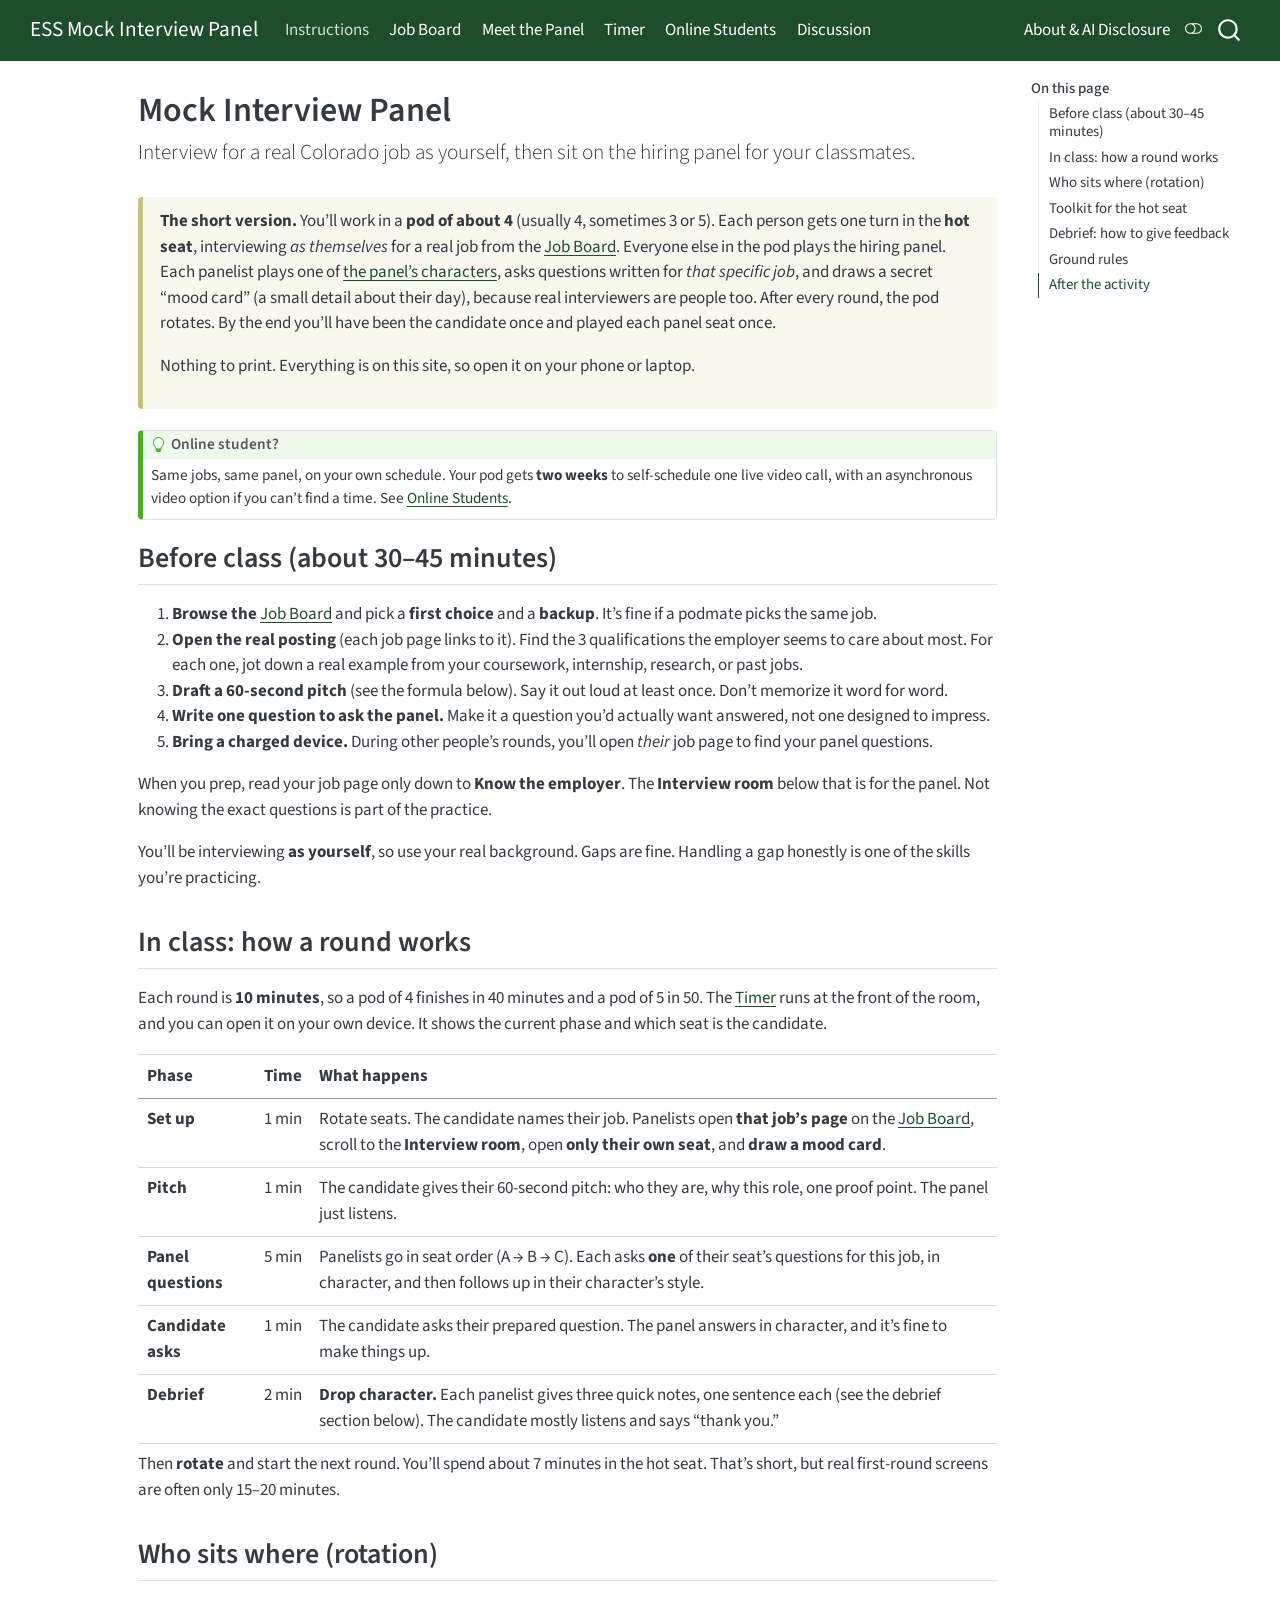
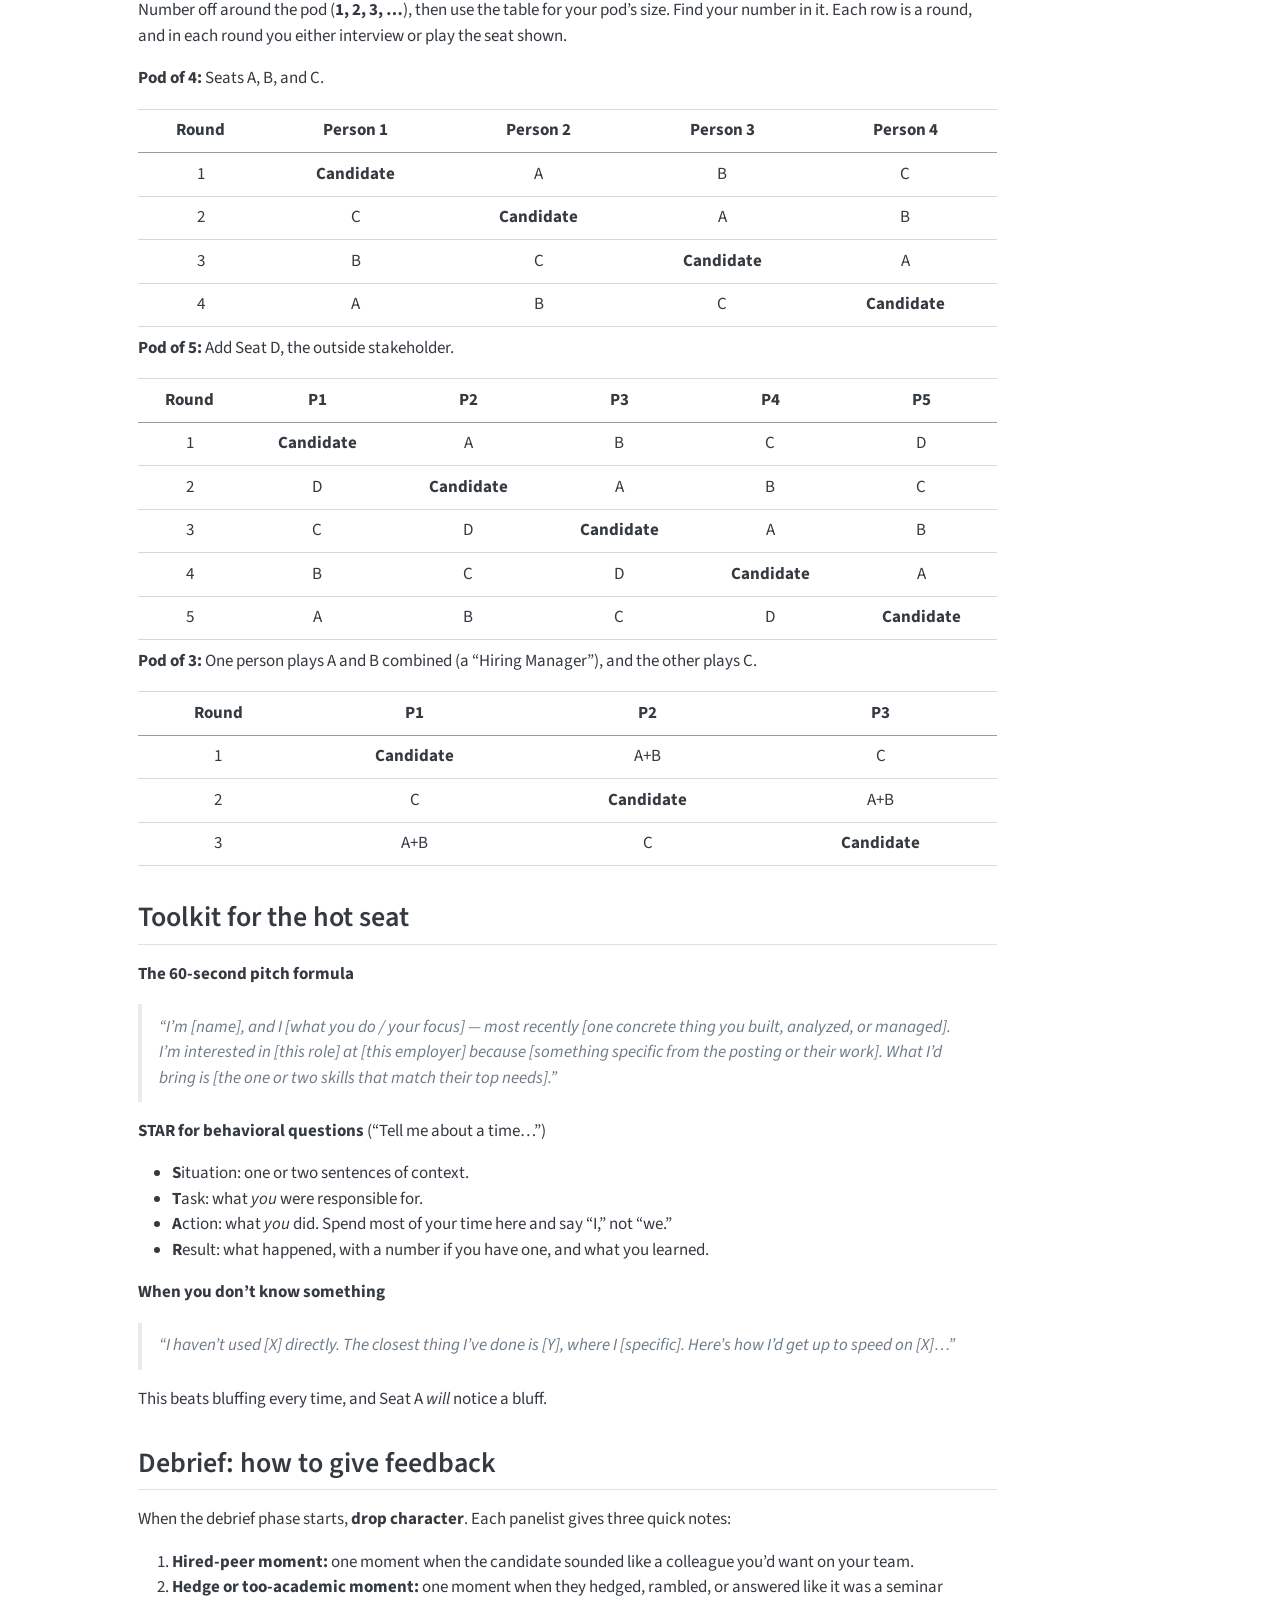
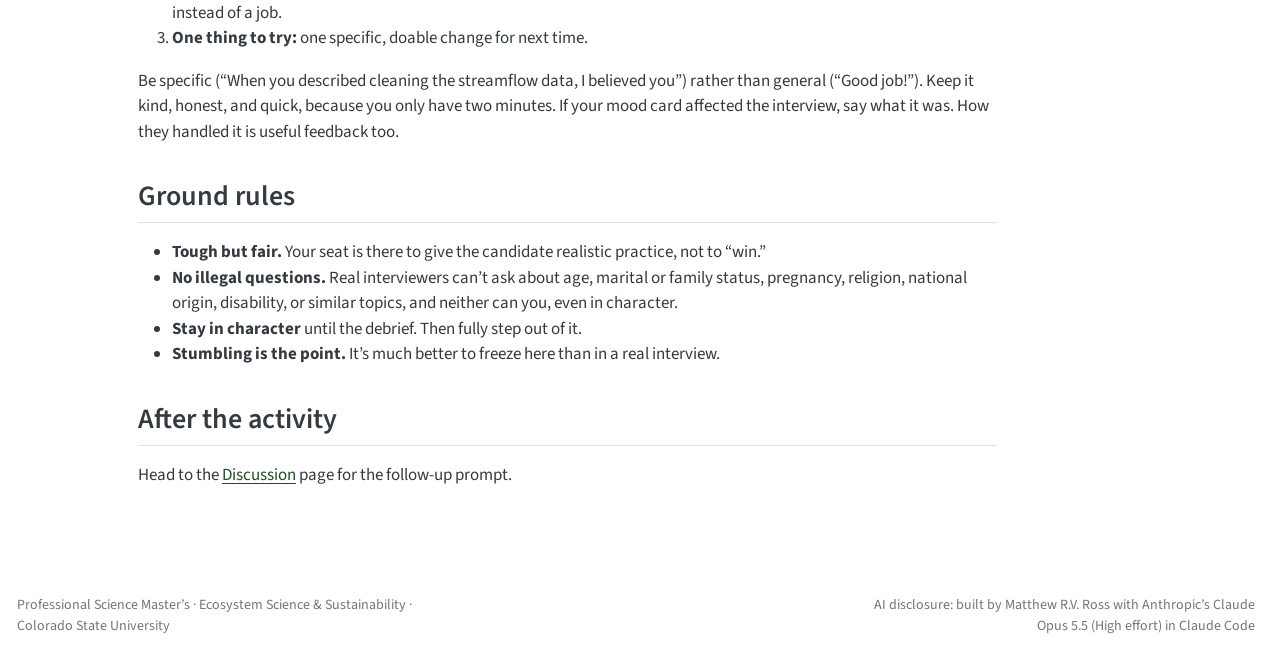
==== index.html @ 6984dcc8 "Built site for gh-pages" ====
<!DOCTYPE html>
<html xmlns="http://www.w3.org/1999/xhtml" lang="en" xml:lang="en"><head>

<meta charset="utf-8">
<meta name="generator" content="quarto-1.10.18">

<meta name="viewport" content="width=device-width, initial-scale=1.0, user-scalable=yes">


<title>Mock Interview Panel – ESS Mock Interview Panel</title>
<style>
/* Default styles provided by pandoc.
** See https://pandoc.org/MANUAL.html#variables-for-html for config info.
*/
span.smallcaps{font-variant: small-caps;}
div.columns{display: flex; gap: 1.5em;}
div.column{flex: auto;}
@media screen {
div.columns{gap: min(4vw, 1.5em);}
div.column{overflow-x: auto;}
}
div.hanging-indent{margin-left: 1.5em; text-indent: -1.5em;}
ul.task-list{list-style: none;}
ul.task-list li input[type="checkbox"] {
  width: 0.8em;
  margin: 0 0.8em 0.2em -1em; /* quarto-specific, see https://github.com/quarto-dev/quarto-cli/issues/4556 */ 
  vertical-align: middle;
}
</style>


<script src="site_libs/quarto-nav/quarto-nav.js"></script>
<script src="site_libs/quarto-nav/headroom.min.js"></script>
<script src="site_libs/clipboard/clipboard.min.js"></script>
<script src="site_libs/quarto-search/autocomplete.umd.js"></script>
<script src="site_libs/quarto-search/fuse.min.js"></script>
<script src="site_libs/quarto-search/quarto-search.js"></script>
<meta name="quarto:offset" content="./">
<script src="site_libs/quarto-html/quarto.js" type="module"></script>
<script src="site_libs/quarto-html/tabsets/tabsets.js" type="module"></script>
<script src="site_libs/quarto-html/popper.min.js"></script>
<script src="site_libs/quarto-html/tippy.umd.min.js"></script>
<script src="site_libs/quarto-html/anchor.min.js"></script>
<link href="site_libs/quarto-html/tippy.css" rel="stylesheet">
<link href="site_libs/quarto-html/quarto-syntax-highlighting-64a204ab8560d761af7679ceaba22944.css" rel="stylesheet" class="quarto-color-scheme" id="quarto-text-highlighting-styles">
<link href="site_libs/quarto-html/quarto-syntax-highlighting-dark-b85bc7c33db8c58e0ec93c3465666fed.css" rel="stylesheet" class="quarto-color-scheme quarto-color-alternate" id="quarto-text-highlighting-styles">
<link href="site_libs/quarto-html/quarto-syntax-highlighting-64a204ab8560d761af7679ceaba22944.css" rel="stylesheet" class="quarto-color-scheme-extra" id="quarto-text-highlighting-styles">
<script src="site_libs/bootstrap/bootstrap.min.js"></script>
<link href="site_libs/bootstrap/bootstrap-icons.css" rel="stylesheet">
<link href="site_libs/bootstrap/bootstrap-185480ddaecdbc6b2efe8f050d7d3ad7.min.css" rel="stylesheet" append-hash="true" class="quarto-color-scheme" id="quarto-bootstrap" data-mode="light">
<link href="site_libs/bootstrap/bootstrap-dark-569107f191ac27b854970ef12eceafb2.min.css" rel="stylesheet" append-hash="true" class="quarto-color-scheme quarto-color-alternate" id="quarto-bootstrap" data-mode="dark">
<link href="site_libs/bootstrap/bootstrap-185480ddaecdbc6b2efe8f050d7d3ad7.min.css" rel="stylesheet" append-hash="true" class="quarto-color-scheme-extra" id="quarto-bootstrap" data-mode="light">
<script id="quarto-search-options" type="application/json">{
  "location": "navbar",
  "copy-button": false,
  "collapse-after": 3,
  "panel-placement": "end",
  "type": "overlay",
  "limit": 50,
  "keyboard-shortcut": [
    "f",
    "/",
    "s"
  ],
  "show-item-context": false,
  "language": {
    "search-no-results-text": "No results",
    "search-matching-documents-text": "matching documents",
    "search-copy-link-title": "Copy link to search",
    "search-hide-matches-text": "Hide additional matches",
    "search-more-match-text": "more match in this document",
    "search-more-matches-text": "more matches in this document",
    "search-clear-button-title": "Clear",
    "search-text-placeholder": "",
    "search-detached-cancel-button-title": "Cancel",
    "search-submit-button-title": "Submit",
    "search-label": "Search"
  }
}</script>
<style>html{ scroll-behavior: smooth; }</style>


</head>

<body class="nav-fixed quarto-light"><script id="quarto-html-before-body" type="application/javascript">
    const toggleBodyColorMode = (bsSheetEl) => {
      const mode = bsSheetEl.getAttribute("data-mode");
      const bodyEl = window.document.querySelector("body");
      if (mode === "dark") {
        bodyEl.classList.add("quarto-dark");
        bodyEl.classList.remove("quarto-light");
      } else {
        bodyEl.classList.add("quarto-light");
        bodyEl.classList.remove("quarto-dark");
      }
    }
    const toggleBodyColorPrimary = () => {
      const bsSheetEl = window.document.querySelector("link#quarto-bootstrap:not([rel=disabled-stylesheet])");
      if (bsSheetEl) {
        toggleBodyColorMode(bsSheetEl);
      }
    }
    const setColorSchemeToggle = (alternate) => {
      const toggles = window.document.querySelectorAll('.quarto-color-scheme-toggle');
      for (let i=0; i < toggles.length; i++) {
        const toggle = toggles[i];
        if (toggle) {
          if (alternate) {
            toggle.classList.add("alternate");
          } else {
            toggle.classList.remove("alternate");
          }
        }
      }
    };
    const toggleColorMode = (alternate) => {
      // Switch the stylesheets
      const primaryStylesheets = window.document.querySelectorAll('link.quarto-color-scheme:not(.quarto-color-alternate)');
      const alternateStylesheets = window.document.querySelectorAll('link.quarto-color-scheme.quarto-color-alternate');
      manageTransitions('#quarto-margin-sidebar .nav-link', false);
      if (alternate) {
        // note: dark is layered on light, we don't disable primary!
        enableStylesheet(alternateStylesheets);
        for (const sheetNode of alternateStylesheets) {
          if (sheetNode.id === "quarto-bootstrap") {
            toggleBodyColorMode(sheetNode);
          }
        }
      } else {
        disableStylesheet(alternateStylesheets);
        enableStylesheet(primaryStylesheets)
        toggleBodyColorPrimary();
      }
      manageTransitions('#quarto-margin-sidebar .nav-link', true);
      // Switch the toggles
      setColorSchemeToggle(alternate)
      // Hack to workaround the fact that safari doesn't
      // properly recolor the scrollbar when toggling (#1455)
      if (navigator.userAgent.indexOf('Safari') > 0 && navigator.userAgent.indexOf('Chrome') == -1) {
        manageTransitions("body", false);
        window.scrollTo(0, 1);
        setTimeout(() => {
          window.scrollTo(0, 0);
          manageTransitions("body", true);
        }, 40);
      }
    }
    const disableStylesheet = (stylesheets) => {
      for (let i=0; i < stylesheets.length; i++) {
        const stylesheet = stylesheets[i];
        stylesheet.rel = 'disabled-stylesheet';
      }
    }
    const enableStylesheet = (stylesheets) => {
      for (let i=0; i < stylesheets.length; i++) {
        const stylesheet = stylesheets[i];
        if(stylesheet.rel !== 'stylesheet') { // for Chrome, which will still FOUC without this check
          stylesheet.rel = 'stylesheet';
        }
      }
    }
    const manageTransitions = (selector, allowTransitions) => {
      const els = window.document.querySelectorAll(selector);
      for (let i=0; i < els.length; i++) {
        const el = els[i];
        if (allowTransitions) {
          el.classList.remove('notransition');
        } else {
          el.classList.add('notransition');
        }
      }
    }
    const isFileUrl = () => {
      return window.location.protocol === 'file:';
    }
    const hasAlternateSentinel = () => {
      let styleSentinel = getColorSchemeSentinel();
      if (styleSentinel !== null) {
        return styleSentinel === "alternate";
      } else {
        return false;
      }
    }
    const setStyleSentinel = (alternate) => {
      const value = alternate ? "alternate" : "default";
      if (!isFileUrl()) {
        window.localStorage.setItem("quarto-color-scheme", value);
      } else {
        localAlternateSentinel = value;
      }
    }
    const getColorSchemeSentinel = () => {
      if (!isFileUrl()) {
        const storageValue = window.localStorage.getItem("quarto-color-scheme");
        return storageValue != null ? storageValue : localAlternateSentinel;
      } else {
        return localAlternateSentinel;
      }
    }
    const toggleGiscusIfUsed = (isAlternate, darkModeDefault) => {
      const baseTheme = document.querySelector('#giscus-base-theme')?.value ?? 'light';
      const alternateTheme = document.querySelector('#giscus-alt-theme')?.value ?? 'dark';
      let newTheme = '';
      if(authorPrefersDark) {
        newTheme = isAlternate ? baseTheme : alternateTheme;
      } else {
        newTheme = isAlternate ? alternateTheme : baseTheme;
      }
      const changeGiscusTheme = () => {
        // From: https://github.com/giscus/giscus/issues/336
        const sendMessage = (message) => {
          const iframe = document.querySelector('iframe.giscus-frame');
          if (!iframe) return;
          iframe.contentWindow.postMessage({ giscus: message }, 'https://giscus.app');
        }
        sendMessage({
          setConfig: {
            theme: newTheme
          }
        });
      }
      const isGiscussLoaded = window.document.querySelector('iframe.giscus-frame') !== null;
      if (isGiscussLoaded) {
        changeGiscusTheme();
      }
    };
    const authorPrefersDark = false;
    const darkModeDefault = authorPrefersDark;
      document.querySelector('link#quarto-text-highlighting-styles.quarto-color-scheme-extra').rel = 'disabled-stylesheet';
      document.querySelector('link#quarto-bootstrap.quarto-color-scheme-extra').rel = 'disabled-stylesheet';
    let localAlternateSentinel = darkModeDefault ? 'alternate' : 'default';
    // Dark / light mode switch
    window.quartoToggleColorScheme = () => {
      // Read the current dark / light value
      let toAlternate = !hasAlternateSentinel();
      toggleColorMode(toAlternate);
      setStyleSentinel(toAlternate);
      toggleGiscusIfUsed(toAlternate, darkModeDefault);
      window.dispatchEvent(new Event('resize'));
    };
    // Switch to dark mode if need be
    if (hasAlternateSentinel()) {
      toggleColorMode(true);
    } else {
      toggleColorMode(false);
    }
  </script>

<div id="quarto-search-results"></div>
  <header id="quarto-header" class="headroom fixed-top">
    <nav class="navbar navbar-expand-lg " data-bs-theme="dark">
      <div class="navbar-container container-fluid">
      <div class="navbar-brand-container mx-auto">
    <a class="navbar-brand" href="./index.html">
    <span class="navbar-title">ESS Mock Interview Panel</span>
    </a>
  </div>
            <div id="quarto-search" class="" title="Search"></div>
          <button class="navbar-toggler" type="button" data-bs-toggle="collapse" data-bs-target="#navbarCollapse" aria-controls="navbarCollapse" role="menu" aria-expanded="false" aria-label="Toggle navigation" onclick="if (window.quartoToggleHeadroom) { window.quartoToggleHeadroom(); }">
  <span class="navbar-toggler-icon"></span>
</button>
          <div class="collapse navbar-collapse" id="navbarCollapse">
            <ul class="navbar-nav navbar-nav-scroll me-auto">
  <li class="nav-item">
    <a class="nav-link active" href="./index.html" aria-current="page"> 
<span class="menu-text">Instructions</span></a>
  </li>  
  <li class="nav-item">
    <a class="nav-link" href="./jobs.html"> 
<span class="menu-text">Job Board</span></a>
  </li>  
  <li class="nav-item">
    <a class="nav-link" href="./panel.html"> 
<span class="menu-text">Meet the Panel</span></a>
  </li>  
  <li class="nav-item">
    <a class="nav-link" href="./timer.html"> 
<span class="menu-text">Timer</span></a>
  </li>  
  <li class="nav-item">
    <a class="nav-link" href="./online.html"> 
<span class="menu-text">Online Students</span></a>
  </li>  
  <li class="nav-item">
    <a class="nav-link" href="./discussion.html"> 
<span class="menu-text">Discussion</span></a>
  </li>  
</ul>
            <ul class="navbar-nav navbar-nav-scroll ms-auto">
  <li class="nav-item">
    <a class="nav-link" href="./about.html"> 
<span class="menu-text">About &amp; AI Disclosure</span></a>
  </li>  
</ul>
          </div> <!-- /navcollapse -->
            <div class="quarto-navbar-tools">
  <a href="" class="quarto-color-scheme-toggle quarto-navigation-tool  px-1" onclick="window.quartoToggleColorScheme(); return false;" title="Toggle dark mode"><i class="bi"></i></a>
</div>
      </div> <!-- /container-fluid -->
    </nav>
</header>
<!-- content -->
<div id="quarto-content" class="quarto-container page-columns page-rows-contents page-layout-article page-navbar">
<!-- sidebar -->
<!-- margin-sidebar -->
    <div id="quarto-margin-sidebar" class="sidebar margin-sidebar">
        <nav id="TOC" role="doc-toc" class="toc-active">
    <h2 id="toc-title">On this page</h2>
   
  <ul class="collapse">
  <li><a href="#before-class-about-3045-minutes" id="toc-before-class-about-3045-minutes" class="nav-link active" data-scroll-target="#before-class-about-3045-minutes">Before class (about 30–45 minutes)</a></li>
  <li><a href="#in-class-how-a-round-works" id="toc-in-class-how-a-round-works" class="nav-link" data-scroll-target="#in-class-how-a-round-works">In class: how a round works</a></li>
  <li><a href="#who-sits-where-rotation" id="toc-who-sits-where-rotation" class="nav-link" data-scroll-target="#who-sits-where-rotation">Who sits where (rotation)</a></li>
  <li><a href="#toolkit-for-the-hot-seat" id="toc-toolkit-for-the-hot-seat" class="nav-link" data-scroll-target="#toolkit-for-the-hot-seat">Toolkit for the hot seat</a></li>
  <li><a href="#debrief-how-to-give-feedback" id="toc-debrief-how-to-give-feedback" class="nav-link" data-scroll-target="#debrief-how-to-give-feedback">Debrief: how to give feedback</a></li>
  <li><a href="#ground-rules" id="toc-ground-rules" class="nav-link" data-scroll-target="#ground-rules">Ground rules</a></li>
  <li><a href="#after-the-activity" id="toc-after-the-activity" class="nav-link" data-scroll-target="#after-the-activity">After the activity</a></li>
  </ul>
</nav>
    </div>
<!-- main -->
<main class="content" id="quarto-document-content">


<header id="title-block-header" class="quarto-title-block default">
<div class="quarto-title">
<h1 class="title">Mock Interview Panel</h1>
<p class="subtitle lead">Interview for a real Colorado job as yourself, then sit on the hiring panel for your classmates.</p>
</div>



<div class="quarto-title-meta">

    
  
    
  </div>
  


</header>


<div class="lead-box">
<p><strong>The short version.</strong> You’ll work in a <strong>pod of about 4</strong> (usually 4, sometimes 3 or 5). Each person gets one turn in the <strong>hot seat</strong>, interviewing <em>as themselves</em> for a real job from the <a href="./jobs.html">Job Board</a>. Everyone else in the pod plays the hiring panel. Each panelist plays one of <a href="./panel.html">the panel’s characters</a>, asks questions written for <em>that specific job</em>, and draws a secret “mood card” (a small detail about their day), because real interviewers are people too. After every round, the pod rotates. By the end you’ll have been the candidate once and played each panel seat once.</p>
<p>Nothing to print. Everything is on this site, so open it on your phone or laptop.</p>
</div>
<div class="callout callout-style-default callout-tip callout-titled">
<div class="callout-header d-flex align-content-center">
<div class="callout-icon-container">
<i class="callout-icon"></i>
</div>
<div class="callout-title-container flex-fill">
<span class="screen-reader-only">Tip</span>Online student?
</div>
</div>
<div class="callout-body-container callout-body">
<p>Same jobs, same panel, on your own schedule. Your pod gets <strong>two weeks</strong> to self-schedule one live video call, with an asynchronous video option if you can’t find a time. See <a href="./online.html">Online Students</a>.</p>
</div>
</div>
<section id="before-class-about-3045-minutes" class="level2">
<h2 class="anchored" data-anchor-id="before-class-about-3045-minutes">Before class (about 30–45 minutes)</h2>
<ol type="1">
<li><strong>Browse the <a href="./jobs.html">Job Board</a></strong> and pick a <strong>first choice</strong> and a <strong>backup</strong>. It’s fine if a podmate picks the same job.</li>
<li><strong>Open the real posting</strong> (each job page links to it). Find the 3 qualifications the employer seems to care about most. For each one, jot down a real example from your coursework, internship, research, or past jobs.</li>
<li><strong>Draft a 60-second pitch</strong> (see the formula below). Say it out loud at least once. Don’t memorize it word for word.</li>
<li><strong>Write one question to ask the panel.</strong> Make it a question you’d actually want answered, not one designed to impress.</li>
<li><strong>Bring a charged device.</strong> During other people’s rounds, you’ll open <em>their</em> job page to find your panel questions.</li>
</ol>
<p>When you prep, read your job page only down to <strong>Know the employer</strong>. The <strong>Interview room</strong> below that is for the panel. Not knowing the exact questions is part of the practice.</p>
<p>You’ll be interviewing <strong>as yourself</strong>, so use your real background. Gaps are fine. Handling a gap honestly is one of the skills you’re practicing.</p>
</section>
<section id="in-class-how-a-round-works" class="level2">
<h2 class="anchored" data-anchor-id="in-class-how-a-round-works">In class: how a round works</h2>
<p>Each round is <strong>10 minutes</strong>, so a pod of 4 finishes in 40 minutes and a pod of 5 in 50. The <a href="./timer.html">Timer</a> runs at the front of the room, and you can open it on your own device. It shows the current phase and which seat is the candidate.</p>
<table class="caption-top table">
<thead>
<tr class="header">
<th>Phase</th>
<th>Time</th>
<th>What happens</th>
</tr>
</thead>
<tbody>
<tr class="odd">
<td><strong>Set up</strong></td>
<td>1 min</td>
<td>Rotate seats. The candidate names their job. Panelists open <strong>that job’s page</strong> on the <a href="./jobs.html">Job Board</a>, scroll to the <strong>Interview room</strong>, open <strong>only their own seat</strong>, and <strong>draw a mood card</strong>.</td>
</tr>
<tr class="even">
<td><strong>Pitch</strong></td>
<td>1 min</td>
<td>The candidate gives their 60-second pitch: who they are, why this role, one proof point. The panel just listens.</td>
</tr>
<tr class="odd">
<td><strong>Panel questions</strong></td>
<td>5 min</td>
<td>Panelists go in seat order (A → B → C). Each asks <strong>one</strong> of their seat’s questions for this job, in character, and then follows up in their character’s style.</td>
</tr>
<tr class="even">
<td><strong>Candidate asks</strong></td>
<td>1 min</td>
<td>The candidate asks their prepared question. The panel answers in character, and it’s fine to make things up.</td>
</tr>
<tr class="odd">
<td><strong>Debrief</strong></td>
<td>2 min</td>
<td><strong>Drop character.</strong> Each panelist gives three quick notes, one sentence each (see the debrief section below). The candidate mostly listens and says “thank you.”</td>
</tr>
</tbody>
</table>
<p>Then <strong>rotate</strong> and start the next round. You’ll spend about 7 minutes in the hot seat. That’s short, but real first-round screens are often only 15–20 minutes.</p>
</section>
<section id="who-sits-where-rotation" class="level2">
<h2 class="anchored" data-anchor-id="who-sits-where-rotation">Who sits where (rotation)</h2>
<p>Number off around the pod (<strong>1, 2, 3, …</strong>), then use the table for your pod’s size. Find your number in it. Each row is a round, and in each round you either interview or play the seat shown.</p>
<p><strong>Pod of 4:</strong> Seats A, B, and C.</p>
<table class="caption-top table">
<thead>
<tr class="header">
<th style="text-align: center;">Round</th>
<th style="text-align: center;">Person 1</th>
<th style="text-align: center;">Person 2</th>
<th style="text-align: center;">Person 3</th>
<th style="text-align: center;">Person 4</th>
</tr>
</thead>
<tbody>
<tr class="odd">
<td style="text-align: center;">1</td>
<td style="text-align: center;"><strong>Candidate</strong></td>
<td style="text-align: center;">A</td>
<td style="text-align: center;">B</td>
<td style="text-align: center;">C</td>
</tr>
<tr class="even">
<td style="text-align: center;">2</td>
<td style="text-align: center;">C</td>
<td style="text-align: center;"><strong>Candidate</strong></td>
<td style="text-align: center;">A</td>
<td style="text-align: center;">B</td>
</tr>
<tr class="odd">
<td style="text-align: center;">3</td>
<td style="text-align: center;">B</td>
<td style="text-align: center;">C</td>
<td style="text-align: center;"><strong>Candidate</strong></td>
<td style="text-align: center;">A</td>
</tr>
<tr class="even">
<td style="text-align: center;">4</td>
<td style="text-align: center;">A</td>
<td style="text-align: center;">B</td>
<td style="text-align: center;">C</td>
<td style="text-align: center;"><strong>Candidate</strong></td>
</tr>
</tbody>
</table>
<p><strong>Pod of 5:</strong> Add Seat D, the outside stakeholder.</p>
<table class="caption-top table">
<thead>
<tr class="header">
<th style="text-align: center;">Round</th>
<th style="text-align: center;">P1</th>
<th style="text-align: center;">P2</th>
<th style="text-align: center;">P3</th>
<th style="text-align: center;">P4</th>
<th style="text-align: center;">P5</th>
</tr>
</thead>
<tbody>
<tr class="odd">
<td style="text-align: center;">1</td>
<td style="text-align: center;"><strong>Candidate</strong></td>
<td style="text-align: center;">A</td>
<td style="text-align: center;">B</td>
<td style="text-align: center;">C</td>
<td style="text-align: center;">D</td>
</tr>
<tr class="even">
<td style="text-align: center;">2</td>
<td style="text-align: center;">D</td>
<td style="text-align: center;"><strong>Candidate</strong></td>
<td style="text-align: center;">A</td>
<td style="text-align: center;">B</td>
<td style="text-align: center;">C</td>
</tr>
<tr class="odd">
<td style="text-align: center;">3</td>
<td style="text-align: center;">C</td>
<td style="text-align: center;">D</td>
<td style="text-align: center;"><strong>Candidate</strong></td>
<td style="text-align: center;">A</td>
<td style="text-align: center;">B</td>
</tr>
<tr class="even">
<td style="text-align: center;">4</td>
<td style="text-align: center;">B</td>
<td style="text-align: center;">C</td>
<td style="text-align: center;">D</td>
<td style="text-align: center;"><strong>Candidate</strong></td>
<td style="text-align: center;">A</td>
</tr>
<tr class="odd">
<td style="text-align: center;">5</td>
<td style="text-align: center;">A</td>
<td style="text-align: center;">B</td>
<td style="text-align: center;">C</td>
<td style="text-align: center;">D</td>
<td style="text-align: center;"><strong>Candidate</strong></td>
</tr>
</tbody>
</table>
<p><strong>Pod of 3:</strong> One person plays A and B combined (a “Hiring Manager”), and the other plays C.</p>
<table class="caption-top table">
<thead>
<tr class="header">
<th style="text-align: center;">Round</th>
<th style="text-align: center;">P1</th>
<th style="text-align: center;">P2</th>
<th style="text-align: center;">P3</th>
</tr>
</thead>
<tbody>
<tr class="odd">
<td style="text-align: center;">1</td>
<td style="text-align: center;"><strong>Candidate</strong></td>
<td style="text-align: center;">A+B</td>
<td style="text-align: center;">C</td>
</tr>
<tr class="even">
<td style="text-align: center;">2</td>
<td style="text-align: center;">C</td>
<td style="text-align: center;"><strong>Candidate</strong></td>
<td style="text-align: center;">A+B</td>
</tr>
<tr class="odd">
<td style="text-align: center;">3</td>
<td style="text-align: center;">A+B</td>
<td style="text-align: center;">C</td>
<td style="text-align: center;"><strong>Candidate</strong></td>
</tr>
</tbody>
</table>
</section>
<section id="toolkit-for-the-hot-seat" class="level2">
<h2 class="anchored" data-anchor-id="toolkit-for-the-hot-seat">Toolkit for the hot seat</h2>
<p><strong>The 60-second pitch formula</strong></p>
<blockquote class="blockquote">
<p><em>“I’m [name], and I [what you do / your focus] — most recently [one concrete thing you built, analyzed, or managed]. I’m interested in [this role] at [this employer] because [something specific from the posting or their work]. What I’d bring is [the one or two skills that match their top needs].”</em></p>
</blockquote>
<p><strong>STAR for behavioral questions</strong> (“Tell me about a time…”)</p>
<ul>
<li><strong>S</strong>ituation: one or two sentences of context.</li>
<li><strong>T</strong>ask: what <em>you</em> were responsible for.</li>
<li><strong>A</strong>ction: what <em>you</em> did. Spend most of your time here and say “I,” not “we.”</li>
<li><strong>R</strong>esult: what happened, with a number if you have one, and what you learned.</li>
</ul>
<p><strong>When you don’t know something</strong></p>
<blockquote class="blockquote">
<p><em>“I haven’t used [X] directly. The closest thing I’ve done is [Y], where I [specific]. Here’s how I’d get up to speed on [X]…”</em></p>
</blockquote>
<p>This beats bluffing every time, and Seat A <em>will</em> notice a bluff.</p>
</section>
<section id="debrief-how-to-give-feedback" class="level2">
<h2 class="anchored" data-anchor-id="debrief-how-to-give-feedback">Debrief: how to give feedback</h2>
<p>When the debrief phase starts, <strong>drop character</strong>. Each panelist gives three quick notes:</p>
<ol type="1">
<li><strong>Hired-peer moment:</strong> one moment when the candidate sounded like a colleague you’d want on your team.</li>
<li><strong>Hedge or too-academic moment:</strong> one moment when they hedged, rambled, or answered like it was a seminar instead of a job.</li>
<li><strong>One thing to try:</strong> one specific, doable change for next time.</li>
</ol>
<p>Be specific (“When you described cleaning the streamflow data, I believed you”) rather than general (“Good job!”). Keep it kind, honest, and quick, because you only have two minutes. If your mood card affected the interview, say what it was. How they handled it is useful feedback too.</p>
</section>
<section id="ground-rules" class="level2">
<h2 class="anchored" data-anchor-id="ground-rules">Ground rules</h2>
<ul>
<li><strong>Tough but fair.</strong> Your seat is there to give the candidate realistic practice, not to “win.”</li>
<li><strong>No illegal questions.</strong> Real interviewers can’t ask about age, marital or family status, pregnancy, religion, national origin, disability, or similar topics, and neither can you, even in character.</li>
<li><strong>Stay in character</strong> until the debrief. Then fully step out of it.</li>
<li><strong>Stumbling is the point.</strong> It’s much better to freeze here than in a real interview.</li>
</ul>
</section>
<section id="after-the-activity" class="level2">
<h2 class="anchored" data-anchor-id="after-the-activity">After the activity</h2>
<p>Head to the <a href="./discussion.html">Discussion</a> page for the follow-up prompt.</p>


</section>

</main> <!-- /main -->
<script id="quarto-html-after-body" type="application/javascript">
  window.document.addEventListener("DOMContentLoaded", function (event) {
    // Ensure there is a toggle, if there isn't float one in the top right
    if (window.document.querySelector('.quarto-color-scheme-toggle') === null) {
      const a = window.document.createElement('a');
      a.classList.add('top-right');
      a.classList.add('quarto-color-scheme-toggle');
      a.href = "";
      a.onclick = function() { try { window.quartoToggleColorScheme(); } catch {} return false; };
      const i = window.document.createElement("i");
      i.classList.add('bi');
      a.appendChild(i);
      window.document.body.appendChild(a);
    }
    setColorSchemeToggle(hasAlternateSentinel())
    const icon = "";
    const anchorJS = new window.AnchorJS();
    anchorJS.options = {
      placement: 'right',
      icon: icon
    };
    anchorJS.add('.anchored');
    const isCodeAnnotation = (el) => {
      for (const clz of el.classList) {
        if (clz.startsWith('code-annotation-')) {                     
          return true;
        }
      }
      return false;
    }
    const onCopySuccess = function(e) {
      // button target
      const button = e.trigger;
      // don't keep focus
      button.blur();
      // flash "checked"
      button.classList.add('code-copy-button-checked');
      var currentTitle = button.getAttribute("title");
      button.setAttribute("title", "Copied!");
      let tooltip;
      if (window.bootstrap) {
        button.setAttribute("data-bs-toggle", "tooltip");
        button.setAttribute("data-bs-placement", "left");
        button.setAttribute("data-bs-title", "Copied!");
        tooltip = new bootstrap.Tooltip(button, 
          { trigger: "manual", 
            customClass: "code-copy-button-tooltip",
            offset: [0, -8]});
        tooltip.show();    
      }
      setTimeout(function() {
        if (tooltip) {
          tooltip.hide();
          button.removeAttribute("data-bs-title");
          button.removeAttribute("data-bs-toggle");
          button.removeAttribute("data-bs-placement");
        }
        button.setAttribute("title", currentTitle);
        button.classList.remove('code-copy-button-checked');
      }, 1000);
      // clear code selection
      e.clearSelection();
    }
    const getTextToCopy = function(trigger) {
      const outerScaffold = trigger.parentElement.cloneNode(true);
      const codeEl = outerScaffold.querySelector('code');
      for (const childEl of codeEl.children) {
        if (isCodeAnnotation(childEl)) {
          childEl.remove();
        }
      }
      return codeEl.innerText;
    }
    const clipboard = new window.ClipboardJS('.code-copy-button:not([data-in-quarto-modal])', {
      text: getTextToCopy
    });
    clipboard.on('success', onCopySuccess);
    if (window.document.getElementById('quarto-embedded-source-code-modal')) {
      const clipboardModal = new window.ClipboardJS('.code-copy-button[data-in-quarto-modal]', {
        text: getTextToCopy,
        container: window.document.getElementById('quarto-embedded-source-code-modal')
      });
      clipboardModal.on('success', onCopySuccess);
    }
      var localhostRegex = new RegExp(/^(?:http|https):\/\/localhost\:?[0-9]*\//);
      var mailtoRegex = new RegExp(/^mailto:/);
        var filterRegex = new RegExp("https:\/\/matthewross07\.github\.io\/mock_interview\/");
      var isInternal = (href) => {
          return filterRegex.test(href) || localhostRegex.test(href) || mailtoRegex.test(href);
      }
      // Inspect non-navigation links and adorn them if external
     var links = window.document.querySelectorAll('a[href]:not(.nav-link):not(.navbar-brand):not(.toc-action):not(.sidebar-link):not(.sidebar-item-toggle):not(.pagination-link):not(.no-external):not([aria-hidden]):not(.dropdown-item):not(.quarto-navigation-tool):not(.about-link)');
      for (var i=0; i<links.length; i++) {
        const link = links[i];
        if (!isInternal(link.href)) {
          // undo the damage that might have been done by quarto-nav.js in the case of
          // links that we want to consider external
          if (link.dataset.originalHref !== undefined) {
            link.href = link.dataset.originalHref;
          }
        }
      }
    function tippyHover(el, contentFn, onTriggerFn, onUntriggerFn) {
      const config = {
        allowHTML: true,
        maxWidth: 500,
        delay: 100,
        arrow: false,
        appendTo: function(el) {
            return el.parentElement;
        },
        interactive: true,
        interactiveBorder: 10,
        theme: 'quarto',
        placement: 'bottom-start',
      };
      if (contentFn) {
        config.content = contentFn;
      }
      if (onTriggerFn) {
        config.onTrigger = onTriggerFn;
      }
      if (onUntriggerFn) {
        config.onUntrigger = onUntriggerFn;
      }
      window.tippy(el, config); 
    }
    const noterefs = window.document.querySelectorAll('a[role="doc-noteref"]');
    for (var i=0; i<noterefs.length; i++) {
      const ref = noterefs[i];
      tippyHover(ref, function() {
        // use id or data attribute instead here
        let href = ref.getAttribute('data-footnote-href') || ref.getAttribute('href');
        try { href = new URL(href).hash; } catch {}
        const id = href.replace(/^#\/?/, "");
        const note = window.document.getElementById(id);
        if (note) {
          return note.innerHTML;
        } else {
          return "";
        }
      });
    }
    const xrefs = window.document.querySelectorAll('a.quarto-xref');
    const processXRef = (id, note) => {
      // Strip column container classes
      const stripColumnClz = (el) => {
        el.classList.remove("page-full", "page-columns");
        if (el.children) {
          for (const child of el.children) {
            stripColumnClz(child);
          }
        }
      }
      stripColumnClz(note)
      if (id === null || id.startsWith('sec-')) {
        // Special case sections, only their first couple elements
        const container = document.createElement("div");
        if (note.children && note.children.length > 2) {
          container.appendChild(note.children[0].cloneNode(true));
          for (let i = 1; i < note.children.length; i++) {
            const child = note.children[i];
            if (child.tagName === "P" && child.innerText === "") {
              continue;
            } else {
              container.appendChild(child.cloneNode(true));
              break;
            }
          }
          if (window.Quarto?.typesetMath) {
            window.Quarto.typesetMath(container);
          }
          return container.innerHTML
        } else {
          if (window.Quarto?.typesetMath) {
            window.Quarto.typesetMath(note);
          }
          return note.innerHTML;
        }
      } else {
        // Remove any anchor links if they are present
        const anchorLink = note.querySelector('a.anchorjs-link');
        if (anchorLink) {
          anchorLink.remove();
        }
        if (window.Quarto?.typesetMath) {
          window.Quarto.typesetMath(note);
        }
        if (note.classList.contains("callout")) {
          return note.outerHTML;
        } else {
          return note.innerHTML;
        }
      }
    }
    for (var i=0; i<xrefs.length; i++) {
      const xref = xrefs[i];
      tippyHover(xref, undefined, function(instance) {
        instance.disable();
        let url = xref.getAttribute('href');
        let hash = undefined; 
        if (url.startsWith('#')) {
          hash = url;
        } else {
          try { hash = new URL(url).hash; } catch {}
        }
        if (hash) {
          const id = hash.replace(/^#\/?/, "");
          const note = window.document.getElementById(id);
          if (note !== null) {
            try {
              const html = processXRef(id, note.cloneNode(true));
              instance.setContent(html);
            } finally {
              instance.enable();
              instance.show();
            }
          } else {
            // See if we can fetch this
            fetch(url.split('#')[0])
            .then(res => res.text())
            .then(html => {
              const parser = new DOMParser();
              const htmlDoc = parser.parseFromString(html, "text/html");
              const note = htmlDoc.getElementById(id);
              if (note !== null) {
                const html = processXRef(id, note);
                instance.setContent(html);
              } 
            }).finally(() => {
              instance.enable();
              instance.show();
            });
          }
        } else {
          // See if we can fetch a full url (with no hash to target)
          // This is a special case and we should probably do some content thinning / targeting
          fetch(url)
          .then(res => res.text())
          .then(html => {
            const parser = new DOMParser();
            const htmlDoc = parser.parseFromString(html, "text/html");
            const note = htmlDoc.querySelector('main.content');
            if (note !== null) {
              // This should only happen for chapter cross references
              // (since there is no id in the URL)
              // remove the first header
              if (note.children.length > 0 && note.children[0].tagName === "HEADER") {
                note.children[0].remove();
              }
              const html = processXRef(null, note);
              instance.setContent(html);
            } 
          }).finally(() => {
            instance.enable();
            instance.show();
          });
        }
      }, function(instance) {
      });
    }
        let selectedAnnoteEl;
        const selectorForAnnotation = ( cell, annotation) => {
          let cellAttr = 'data-code-cell="' + cell + '"';
          let lineAttr = 'data-code-annotation="' +  annotation + '"';
          const selector = 'span[' + cellAttr + '][' + lineAttr + ']';
          return selector;
        }
        const selectCodeLines = (annoteEl) => {
          const doc = window.document;
          const targetCell = annoteEl.getAttribute("data-target-cell");
          const targetAnnotation = annoteEl.getAttribute("data-target-annotation");
          const annoteSpan = window.document.querySelector(selectorForAnnotation(targetCell, targetAnnotation));
          const lines = annoteSpan.getAttribute("data-code-lines").split(",");
          const lineIds = lines.map((line) => {
            return targetCell + "-" + line;
          })
          let top = null;
          let height = null;
          let parent = null;
          if (lineIds.length > 0) {
              //compute the position of the single el (top and bottom and make a div)
              const el = window.document.getElementById(lineIds[0]);
              top = el.offsetTop;
              height = el.offsetHeight;
              parent = el.parentElement.parentElement;
            if (lineIds.length > 1) {
              const lastEl = window.document.getElementById(lineIds[lineIds.length - 1]);
              const bottom = lastEl.offsetTop + lastEl.offsetHeight;
              height = bottom - top;
            }
            if (top !== null && height !== null && parent !== null) {
              // cook up a div (if necessary) and position it 
              let div = window.document.getElementById("code-annotation-line-highlight");
              if (div === null) {
                div = window.document.createElement("div");
                div.setAttribute("id", "code-annotation-line-highlight");
                div.style.position = 'absolute';
                parent.appendChild(div);
              }
              div.style.top = top - 2 + "px";
              div.style.height = height + 4 + "px";
              div.style.left = 0;
              let gutterDiv = window.document.getElementById("code-annotation-line-highlight-gutter");
              if (gutterDiv === null) {
                gutterDiv = window.document.createElement("div");
                gutterDiv.setAttribute("id", "code-annotation-line-highlight-gutter");
                gutterDiv.style.position = 'absolute';
                const codeCell = window.document.getElementById(targetCell);
                const gutter = codeCell.querySelector('.code-annotation-gutter');
                gutter.appendChild(gutterDiv);
              }
              gutterDiv.style.top = top - 2 + "px";
              gutterDiv.style.height = height + 4 + "px";
            }
            selectedAnnoteEl = annoteEl;
          }
        };
        const unselectCodeLines = () => {
          const elementsIds = ["code-annotation-line-highlight", "code-annotation-line-highlight-gutter"];
          elementsIds.forEach((elId) => {
            const div = window.document.getElementById(elId);
            if (div) {
              div.remove();
            }
          });
          selectedAnnoteEl = undefined;
        };
          // Handle positioning of the toggle
      window.addEventListener(
        "resize",
        throttle(() => {
          elRect = undefined;
          if (selectedAnnoteEl) {
            selectCodeLines(selectedAnnoteEl);
          }
        }, 10)
      );
      function throttle(fn, ms) {
      let throttle = false;
      let timer;
        return (...args) => {
          if(!throttle) { // first call gets through
              fn.apply(this, args);
              throttle = true;
          } else { // all the others get throttled
              if(timer) clearTimeout(timer); // cancel #2
              timer = setTimeout(() => {
                fn.apply(this, args);
                timer = throttle = false;
              }, ms);
          }
        };
      }
        // Attach click handler to the DT
        const annoteDls = window.document.querySelectorAll('dt[data-target-cell]');
        for (const annoteDlNode of annoteDls) {
          annoteDlNode.addEventListener('click', (event) => {
            const clickedEl = event.target;
            if (clickedEl !== selectedAnnoteEl) {
              unselectCodeLines();
              const activeEl = window.document.querySelector('dt[data-target-cell].code-annotation-active');
              if (activeEl) {
                activeEl.classList.remove('code-annotation-active');
              }
              selectCodeLines(clickedEl);
              clickedEl.classList.add('code-annotation-active');
            } else {
              // Unselect the line
              unselectCodeLines();
              clickedEl.classList.remove('code-annotation-active');
            }
          });
        }
    const findCites = (el) => {
      const parentEl = el.parentElement;
      if (parentEl) {
        const cites = parentEl.dataset.cites;
        if (cites) {
          return {
            el,
            cites: cites.split(' ')
          };
        } else {
          return findCites(el.parentElement)
        }
      } else {
        return undefined;
      }
    };
    var bibliorefs = window.document.querySelectorAll('a[role="doc-biblioref"]');
    for (var i=0; i<bibliorefs.length; i++) {
      const ref = bibliorefs[i];
      const citeInfo = findCites(ref);
      if (citeInfo) {
        tippyHover(citeInfo.el, function() {
          var popup = window.document.createElement('div');
          citeInfo.cites.forEach(function(cite) {
            var citeDiv = window.document.createElement('div');
            citeDiv.classList.add('hanging-indent');
            citeDiv.classList.add('csl-entry');
            var biblioDiv = window.document.getElementById('ref-' + cite);
            if (biblioDiv) {
              citeDiv.innerHTML = biblioDiv.innerHTML;
            }
            popup.appendChild(citeDiv);
          });
          return popup.innerHTML;
        });
      }
    }
  });
  </script>
</div> <!-- /content -->
<footer class="footer">
  <div class="nav-footer">
    <div class="nav-footer-left">
<p>Professional Science Master’s · Ecosystem Science &amp; Sustainability · Colorado State University</p>
</div>   
    <div class="nav-footer-center">
      &nbsp;
    </div>
    <div class="nav-footer-right">
      <ul class="footer-items list-unstyled">
    <li class="nav-item">
    <a class="nav-link" href="./about.html">
<p>AI disclosure: built by Matthew R.V. Ross with Anthropic’s Claude Opus 5.5 (High effort) in Claude Code</p>
</a>
  </li>  
</ul>
    </div>
  </div>
</footer>




<script src="site_libs/quarto-html/zenscroll-min.js"></script>
</body></html>
---- site_libs/quarto-html/tippy.css ----
.tippy-box[data-animation=fade][data-state=hidden]{opacity:0}[data-tippy-root]{max-width:calc(100vw - 10px)}.tippy-box{position:relative;background-color:#333;color:#fff;border-radius:4px;font-size:14px;line-height:1.4;white-space:normal;outline:0;transition-property:transform,visibility,opacity}.tippy-box[data-placement^=top]>.tippy-arrow{bottom:0}.tippy-box[data-placement^=top]>.tippy-arrow:before{bottom:-7px;left:0;border-width:8px 8px 0;border-top-color:initial;transform-origin:center top}.tippy-box[data-placement^=bottom]>.tippy-arrow{top:0}.tippy-box[data-placement^=bottom]>.tippy-arrow:before{top:-7px;left:0;border-width:0 8px 8px;border-bottom-color:initial;transform-origin:center bottom}.tippy-box[data-placement^=left]>.tippy-arrow{right:0}.tippy-box[data-placement^=left]>.tippy-arrow:before{border-width:8px 0 8px 8px;border-left-color:initial;right:-7px;transform-origin:center left}.tippy-box[data-placement^=right]>.tippy-arrow{left:0}.tippy-box[data-placement^=right]>.tippy-arrow:before{left:-7px;border-width:8px 8px 8px 0;border-right-color:initial;transform-origin:center right}.tippy-box[data-inertia][data-state=visible]{transition-timing-function:cubic-bezier(.54,1.5,.38,1.11)}.tippy-arrow{width:16px;height:16px;color:#333}.tippy-arrow:before{content:"";position:absolute;border-color:transparent;border-style:solid}.tippy-content{position:relative;padding:5px 9px;z-index:1}
---- site_libs/quarto-html/quarto-syntax-highlighting-64a204ab8560d761af7679ceaba22944.css ----
/* quarto syntax highlight colors */
:root {
  --quarto-hl-ot-color: #003B4F;
  --quarto-hl-at-color: #657422;
  --quarto-hl-ss-color: #20794D;
  --quarto-hl-an-color: #5E5E5E;
  --quarto-hl-fu-color: #4758AB;
  --quarto-hl-st-color: #20794D;
  --quarto-hl-cf-color: #003B4F;
  --quarto-hl-op-color: #5E5E5E;
  --quarto-hl-er-color: #AD0000;
  --quarto-hl-bn-color: #AD0000;
  --quarto-hl-al-color: #AD0000;
  --quarto-hl-va-color: #111111;
  --quarto-hl-bu-color: inherit;
  --quarto-hl-ex-color: inherit;
  --quarto-hl-pp-color: #AD0000;
  --quarto-hl-in-color: #5E5E5E;
  --quarto-hl-vs-color: #20794D;
  --quarto-hl-wa-color: #5E5E5E;
  --quarto-hl-do-color: #5E5E5E;
  --quarto-hl-im-color: #00769E;
  --quarto-hl-ch-color: #20794D;
  --quarto-hl-dt-color: #AD0000;
  --quarto-hl-fl-color: #AD0000;
  --quarto-hl-co-color: #5E5E5E;
  --quarto-hl-cv-color: #5E5E5E;
  --quarto-hl-cn-color: #8f5902;
  --quarto-hl-sc-color: #5E5E5E;
  --quarto-hl-dv-color: #AD0000;
  --quarto-hl-kw-color: #003B4F;
}

/* other quarto variables */
:root {
  --quarto-font-monospace: SFMono-Regular, Menlo, Monaco, Consolas, "Liberation Mono", "Courier New", monospace;
}

/* syntax highlight based on Pandoc's rules */
pre > code.sourceCode > span {
  color: #003B4F;
}

code.sourceCode > span {
  color: #003B4F;
}

div.sourceCode,
div.sourceCode pre.sourceCode {
  color: #003B4F;
}

/* Normal */
code span {
  color: #003B4F;
}

/* Alert */
code span.al {
  color: #AD0000;
  font-style: inherit;
}

/* Annotation */
code span.an {
  color: #5E5E5E;
  font-style: inherit;
}

/* Attribute */
code span.at {
  color: #657422;
  font-style: inherit;
}

/* BaseN */
code span.bn {
  color: #AD0000;
  font-style: inherit;
}

/* BuiltIn */
code span.bu {
  font-style: inherit;
}

/* ControlFlow */
code span.cf {
  color: #003B4F;
  font-weight: bold;
  font-style: inherit;
}

/* Char */
code span.ch {
  color: #20794D;
  font-style: inherit;
}

/* Constant */
code span.cn {
  color: #8f5902;
  font-style: inherit;
}

/* Comment */
code span.co {
  color: #5E5E5E;
  font-style: inherit;
}

/* CommentVar */
code span.cv {
  color: #5E5E5E;
  font-style: italic;
}

/* Documentation */
code span.do {
  color: #5E5E5E;
  font-style: italic;
}

/* DataType */
code span.dt {
  color: #AD0000;
  font-style: inherit;
}

/* DecVal */
code span.dv {
  color: #AD0000;
  font-style: inherit;
}

/* Error */
code span.er {
  color: #AD0000;
  font-style: inherit;
}

/* Extension */
code span.ex {
  font-style: inherit;
}

/* Float */
code span.fl {
  color: #AD0000;
  font-style: inherit;
}

/* Function */
code span.fu {
  color: #4758AB;
  font-style: inherit;
}

/* Import */
code span.im {
  color: #00769E;
  font-style: inherit;
}

/* Information */
code span.in {
  color: #5E5E5E;
  font-style: inherit;
}

/* Keyword */
code span.kw {
  color: #003B4F;
  font-weight: bold;
  font-style: inherit;
}

/* Operator */
code span.op {
  color: #5E5E5E;
  font-style: inherit;
}

/* Other */
code span.ot {
  color: #003B4F;
  font-style: inherit;
}

/* Preprocessor */
code span.pp {
  color: #AD0000;
  font-style: inherit;
}

/* SpecialChar */
code span.sc {
  color: #5E5E5E;
  font-style: inherit;
}

/* SpecialString */
code span.ss {
  color: #20794D;
  font-style: inherit;
}

/* String */
code span.st {
  color: #20794D;
  font-style: inherit;
}

/* Variable */
code span.va {
  color: #111111;
  font-style: inherit;
}

/* VerbatimString */
code span.vs {
  color: #20794D;
  font-style: inherit;
}

/* Warning */
code span.wa {
  color: #5E5E5E;
  font-style: italic;
}

.prevent-inlining {
  content: "</";
}

/*# sourceMappingURL=9d8d5bb603a83b8298b89080a598c93b.css.map */
---- site_libs/quarto-html/quarto-syntax-highlighting-dark-b85bc7c33db8c58e0ec93c3465666fed.css ----
/* quarto syntax highlight colors */
:root {
  --quarto-hl-al-color: #f07178;
  --quarto-hl-an-color: #d4d0ab;
  --quarto-hl-at-color: #00e0e0;
  --quarto-hl-bn-color: #d4d0ab;
  --quarto-hl-bu-color: #abe338;
  --quarto-hl-ch-color: #abe338;
  --quarto-hl-co-color: #f8f8f2;
  --quarto-hl-cv-color: #ffd700;
  --quarto-hl-cn-color: #ffd700;
  --quarto-hl-cf-color: #ffa07a;
  --quarto-hl-dt-color: #ffa07a;
  --quarto-hl-dv-color: #d4d0ab;
  --quarto-hl-do-color: #f8f8f2;
  --quarto-hl-er-color: #f07178;
  --quarto-hl-ex-color: #00e0e0;
  --quarto-hl-fl-color: #d4d0ab;
  --quarto-hl-fu-color: #ffa07a;
  --quarto-hl-im-color: #abe338;
  --quarto-hl-in-color: #d4d0ab;
  --quarto-hl-kw-color: #ffa07a;
  --quarto-hl-op-color: #ffa07a;
  --quarto-hl-ot-color: #00e0e0;
  --quarto-hl-pp-color: #dcc6e0;
  --quarto-hl-re-color: #00e0e0;
  --quarto-hl-sc-color: #abe338;
  --quarto-hl-ss-color: #abe338;
  --quarto-hl-st-color: #abe338;
  --quarto-hl-va-color: #00e0e0;
  --quarto-hl-vs-color: #abe338;
  --quarto-hl-wa-color: #dcc6e0;
}

/* other quarto variables */
:root {
  --quarto-font-monospace: SFMono-Regular, Menlo, Monaco, Consolas, "Liberation Mono", "Courier New", monospace;
}

/* syntax highlight based on Pandoc's rules */
pre > code.sourceCode > span {
  color: #f8f8f2;
}

code.sourceCode > span {
  color: #f8f8f2;
}

div.sourceCode,
div.sourceCode pre.sourceCode {
  color: #f8f8f2;
}

/* Normal */
code span {
  color: #f8f8f2;
}

/* Alert */
code span.al {
  color: #f07178;
}

/* Annotation */
code span.an {
  color: #d4d0ab;
}

/* Attribute */
code span.at {
  color: #00e0e0;
}

/* BaseN */
code span.bn {
  color: #d4d0ab;
}

/* BuiltIn */
code span.bu {
  color: #abe338;
}

/* ControlFlow */
code span.cf {
  font-weight: bold;
  color: #ffa07a;
}

/* Char */
code span.ch {
  color: #abe338;
}

/* Constant */
code span.cn {
  color: #ffd700;
}

/* Comment */
code span.co {
  font-style: italic;
  color: #f8f8f2;
}

/* CommentVar */
code span.cv {
  color: #ffd700;
}

/* Documentation */
code span.do {
  color: #f8f8f2;
}

/* DataType */
code span.dt {
  color: #ffa07a;
}

/* DecVal */
code span.dv {
  color: #d4d0ab;
}

/* Error */
code span.er {
  color: #f07178;
  text-decoration: underline;
}

/* Extension */
code span.ex {
  font-weight: bold;
  color: #00e0e0;
}

/* Float */
code span.fl {
  color: #d4d0ab;
}

/* Function */
code span.fu {
  color: #ffa07a;
}

/* Import */
code span.im {
  color: #abe338;
}

/* Information */
code span.in {
  color: #d4d0ab;
}

/* Keyword */
code span.kw {
  font-weight: bold;
  color: #ffa07a;
}

/* Operator */
code span.op {
  color: #ffa07a;
}

/* Other */
code span.ot {
  color: #00e0e0;
}

/* Preprocessor */
code span.pp {
  color: #dcc6e0;
}

/* RegionMarker */
code span.re {
  background-color: #f8f8f2;
  color: #00e0e0;
}

/* SpecialChar */
code span.sc {
  color: #abe338;
}

/* SpecialString */
code span.ss {
  color: #abe338;
}

/* String */
code span.st {
  color: #abe338;
}

/* Variable */
code span.va {
  color: #00e0e0;
}

/* VerbatimString */
code span.vs {
  color: #abe338;
}

/* Warning */
code span.wa {
  color: #dcc6e0;
}

.prevent-inlining {
  content: "</";
}

/*# sourceMappingURL=4ed8f1090dec6531da29ab00902aa718.css.map */
---- site_libs/quarto-html/quarto-syntax-highlighting-64a204ab8560d761af7679ceaba22944.css ----
/* quarto syntax highlight colors */
:root {
  --quarto-hl-ot-color: #003B4F;
  --quarto-hl-at-color: #657422;
  --quarto-hl-ss-color: #20794D;
  --quarto-hl-an-color: #5E5E5E;
  --quarto-hl-fu-color: #4758AB;
  --quarto-hl-st-color: #20794D;
  --quarto-hl-cf-color: #003B4F;
  --quarto-hl-op-color: #5E5E5E;
  --quarto-hl-er-color: #AD0000;
  --quarto-hl-bn-color: #AD0000;
  --quarto-hl-al-color: #AD0000;
  --quarto-hl-va-color: #111111;
  --quarto-hl-bu-color: inherit;
  --quarto-hl-ex-color: inherit;
  --quarto-hl-pp-color: #AD0000;
  --quarto-hl-in-color: #5E5E5E;
  --quarto-hl-vs-color: #20794D;
  --quarto-hl-wa-color: #5E5E5E;
  --quarto-hl-do-color: #5E5E5E;
  --quarto-hl-im-color: #00769E;
  --quarto-hl-ch-color: #20794D;
  --quarto-hl-dt-color: #AD0000;
  --quarto-hl-fl-color: #AD0000;
  --quarto-hl-co-color: #5E5E5E;
  --quarto-hl-cv-color: #5E5E5E;
  --quarto-hl-cn-color: #8f5902;
  --quarto-hl-sc-color: #5E5E5E;
  --quarto-hl-dv-color: #AD0000;
  --quarto-hl-kw-color: #003B4F;
}

/* other quarto variables */
:root {
  --quarto-font-monospace: SFMono-Regular, Menlo, Monaco, Consolas, "Liberation Mono", "Courier New", monospace;
}

/* syntax highlight based on Pandoc's rules */
pre > code.sourceCode > span {
  color: #003B4F;
}

code.sourceCode > span {
  color: #003B4F;
}

div.sourceCode,
div.sourceCode pre.sourceCode {
  color: #003B4F;
}

/* Normal */
code span {
  color: #003B4F;
}

/* Alert */
code span.al {
  color: #AD0000;
  font-style: inherit;
}

/* Annotation */
code span.an {
  color: #5E5E5E;
  font-style: inherit;
}

/* Attribute */
code span.at {
  color: #657422;
  font-style: inherit;
}

/* BaseN */
code span.bn {
  color: #AD0000;
  font-style: inherit;
}

/* BuiltIn */
code span.bu {
  font-style: inherit;
}

/* ControlFlow */
code span.cf {
  color: #003B4F;
  font-weight: bold;
  font-style: inherit;
}

/* Char */
code span.ch {
  color: #20794D;
  font-style: inherit;
}

/* Constant */
code span.cn {
  color: #8f5902;
  font-style: inherit;
}

/* Comment */
code span.co {
  color: #5E5E5E;
  font-style: inherit;
}

/* CommentVar */
code span.cv {
  color: #5E5E5E;
  font-style: italic;
}

/* Documentation */
code span.do {
  color: #5E5E5E;
  font-style: italic;
}

/* DataType */
code span.dt {
  color: #AD0000;
  font-style: inherit;
}

/* DecVal */
code span.dv {
  color: #AD0000;
  font-style: inherit;
}

/* Error */
code span.er {
  color: #AD0000;
  font-style: inherit;
}

/* Extension */
code span.ex {
  font-style: inherit;
}

/* Float */
code span.fl {
  color: #AD0000;
  font-style: inherit;
}

/* Function */
code span.fu {
  color: #4758AB;
  font-style: inherit;
}

/* Import */
code span.im {
  color: #00769E;
  font-style: inherit;
}

/* Information */
code span.in {
  color: #5E5E5E;
  font-style: inherit;
}

/* Keyword */
code span.kw {
  color: #003B4F;
  font-weight: bold;
  font-style: inherit;
}

/* Operator */
code span.op {
  color: #5E5E5E;
  font-style: inherit;
}

/* Other */
code span.ot {
  color: #003B4F;
  font-style: inherit;
}

/* Preprocessor */
code span.pp {
  color: #AD0000;
  font-style: inherit;
}

/* SpecialChar */
code span.sc {
  color: #5E5E5E;
  font-style: inherit;
}

/* SpecialString */
code span.ss {
  color: #20794D;
  font-style: inherit;
}

/* String */
code span.st {
  color: #20794D;
  font-style: inherit;
}

/* Variable */
code span.va {
  color: #111111;
  font-style: inherit;
}

/* VerbatimString */
code span.vs {
  color: #20794D;
  font-style: inherit;
}

/* Warning */
code span.wa {
  color: #5E5E5E;
  font-style: italic;
}

.prevent-inlining {
  content: "</";
}

/*# sourceMappingURL=9d8d5bb603a83b8298b89080a598c93b.css.map */
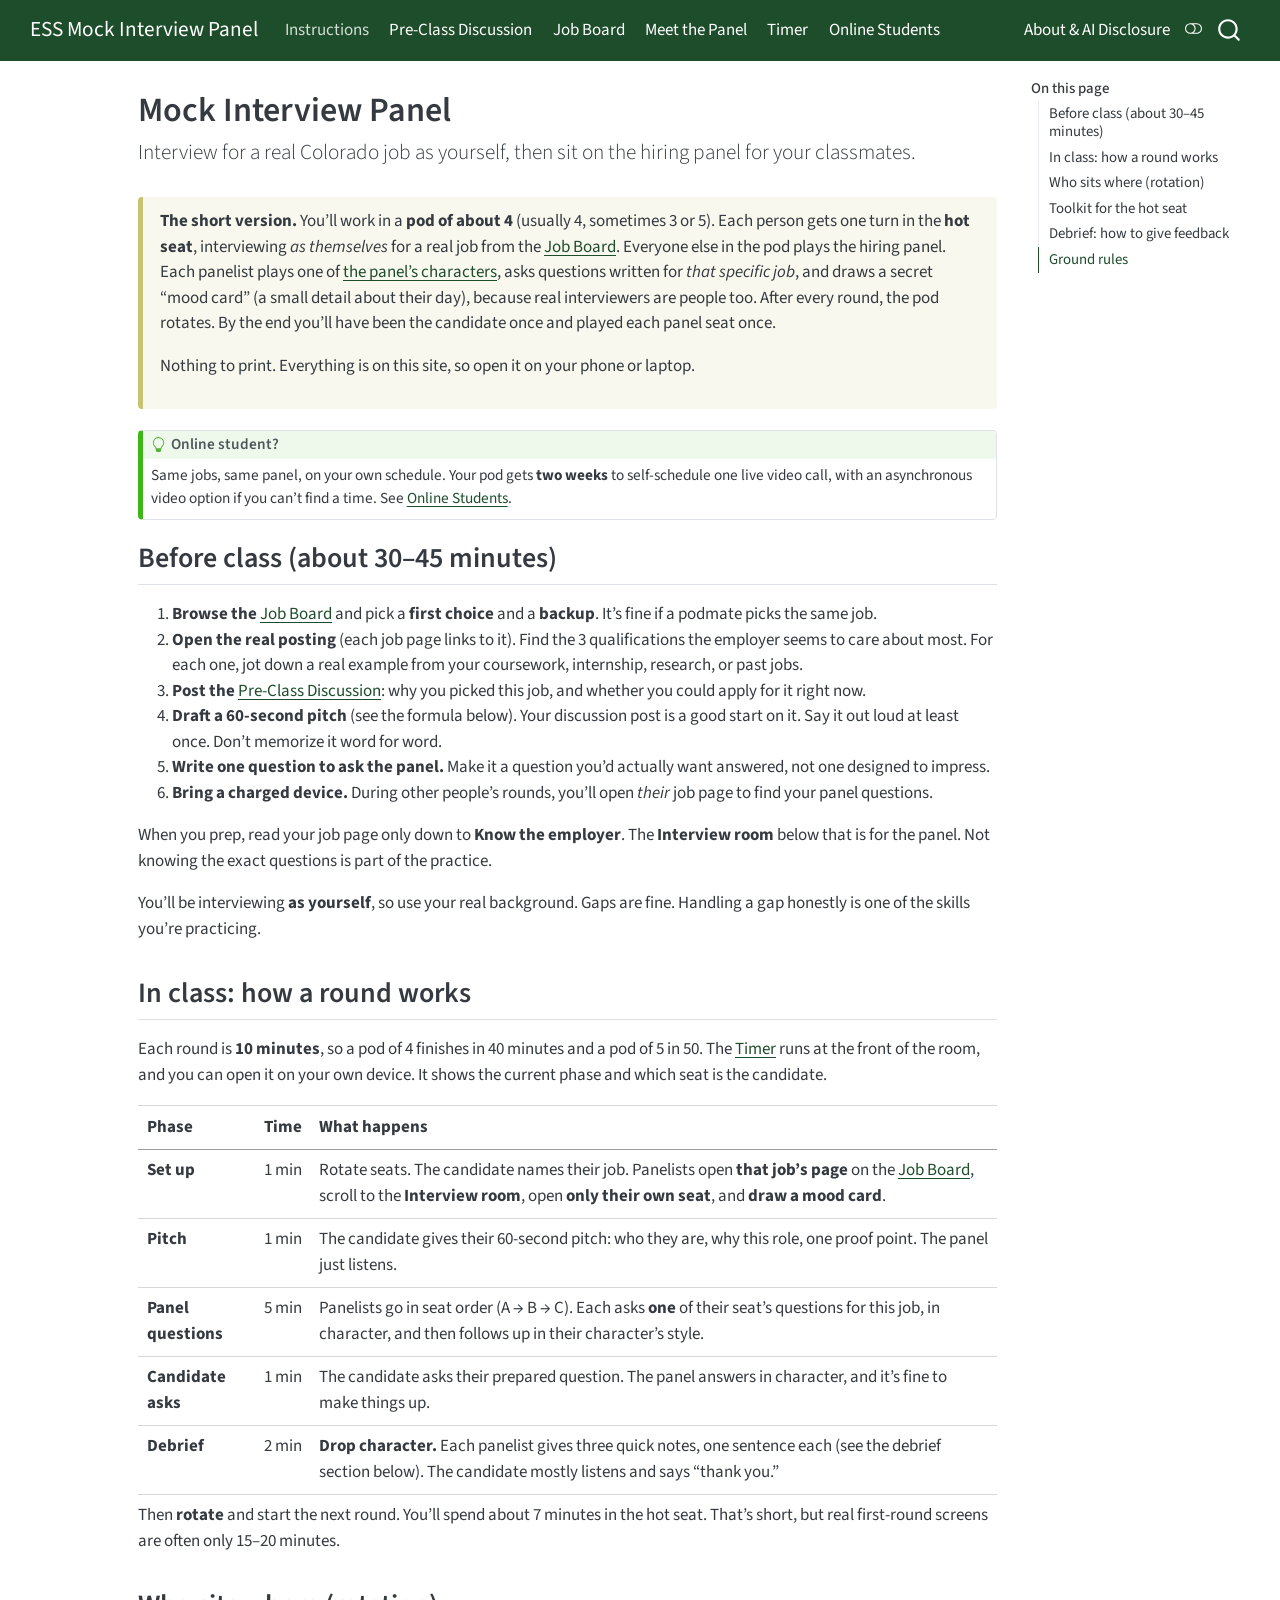
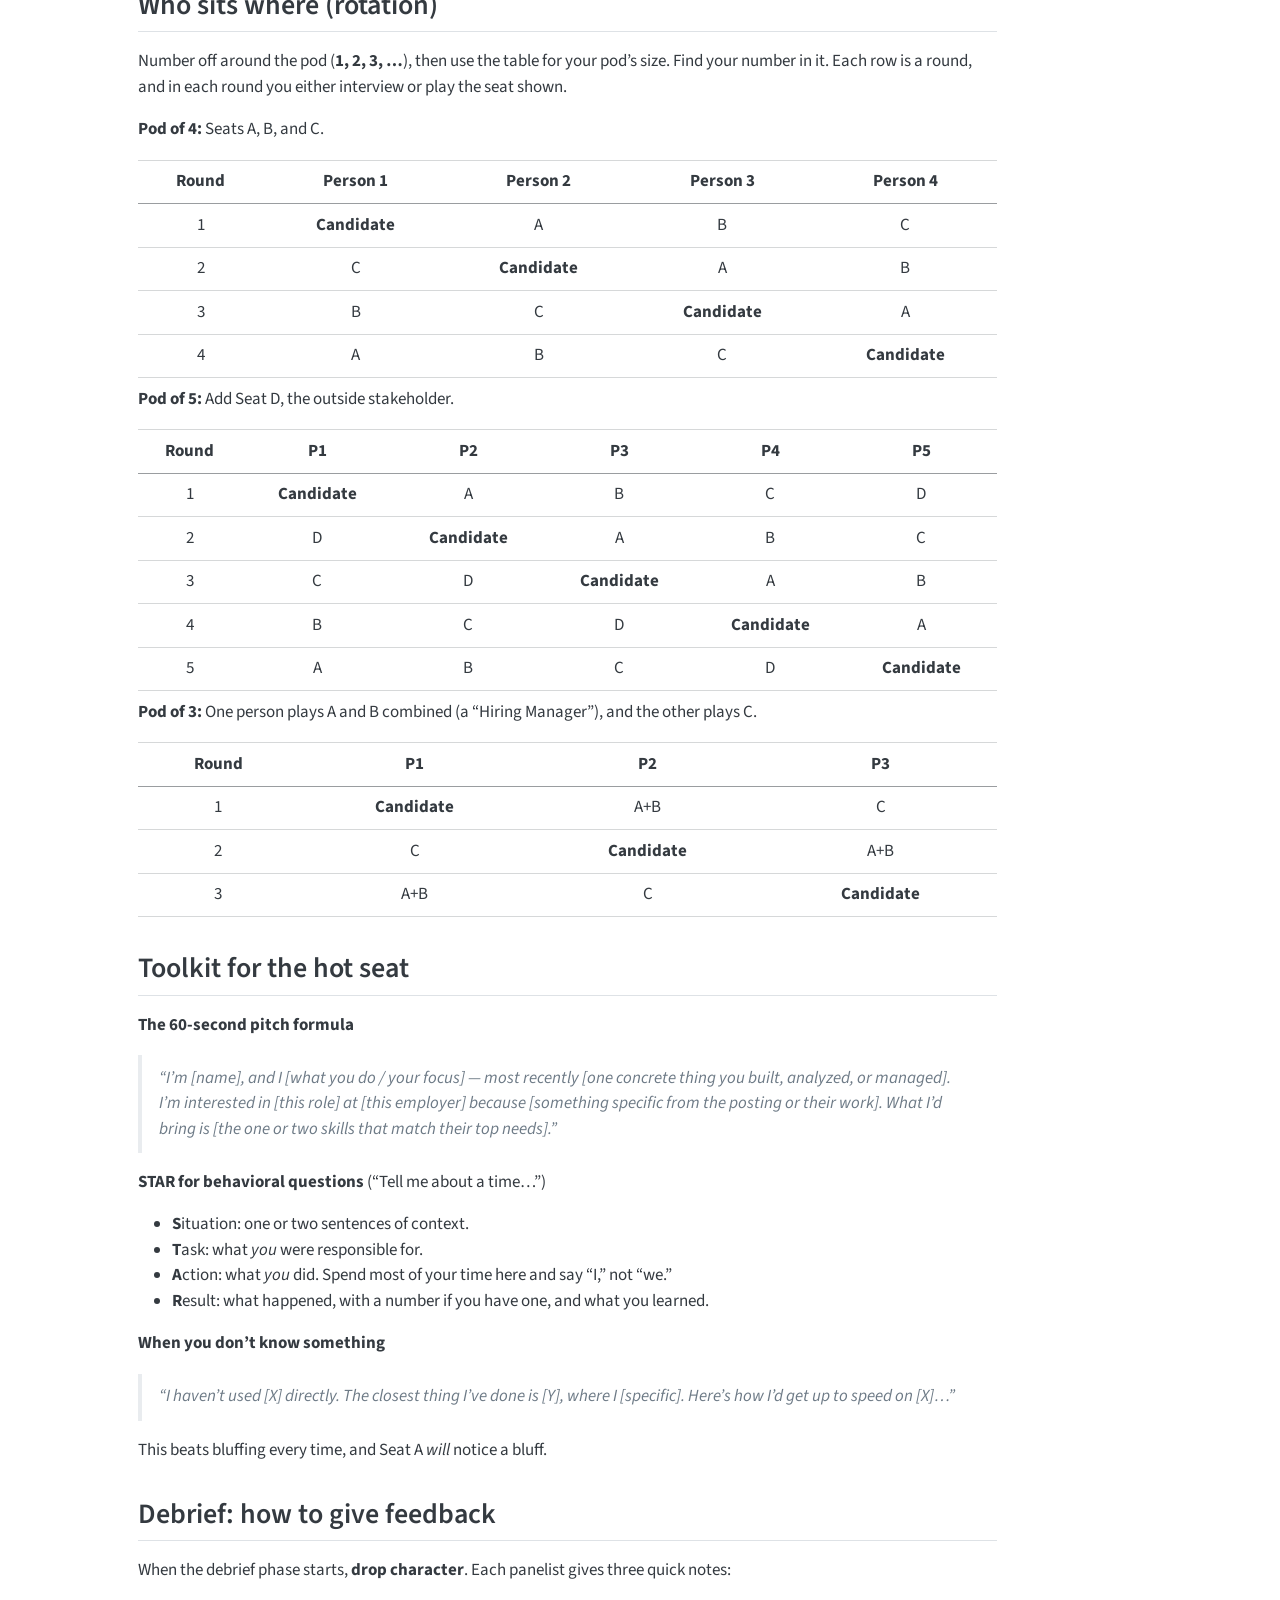
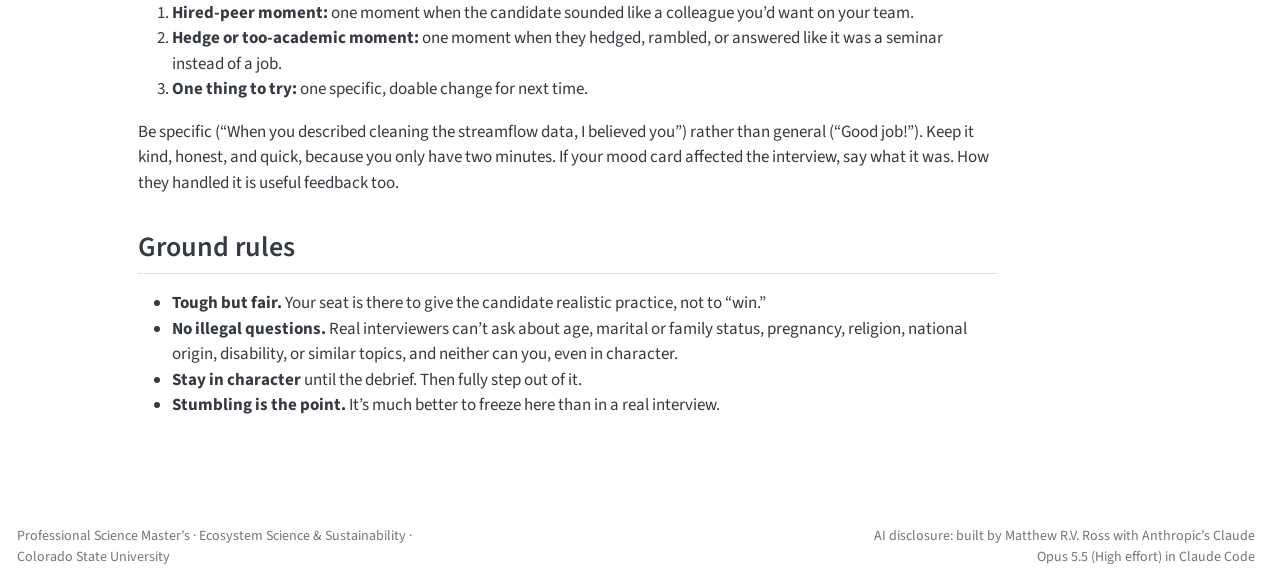
==== commit 430afbeb: "Built site for gh-pages" ====
--- a/index.html
+++ b/index.html
@@ -266,6 +266,10 @@
 <span class="menu-text">Instructions</span></a>
   </li>  
   <li class="nav-item">
+    <a class="nav-link" href="./discussion.html"> 
+<span class="menu-text">Pre-Class Discussion</span></a>
+  </li>  
+  <li class="nav-item">
     <a class="nav-link" href="./jobs.html"> 
 <span class="menu-text">Job Board</span></a>
   </li>  
@@ -280,10 +284,6 @@
   <li class="nav-item">
     <a class="nav-link" href="./online.html"> 
 <span class="menu-text">Online Students</span></a>
-  </li>  
-  <li class="nav-item">
-    <a class="nav-link" href="./discussion.html"> 
-<span class="menu-text">Discussion</span></a>
   </li>  
 </ul>
             <ul class="navbar-nav navbar-nav-scroll ms-auto">
@@ -314,7 +314,6 @@
   <li><a href="#toolkit-for-the-hot-seat" id="toc-toolkit-for-the-hot-seat" class="nav-link" data-scroll-target="#toolkit-for-the-hot-seat">Toolkit for the hot seat</a></li>
   <li><a href="#debrief-how-to-give-feedback" id="toc-debrief-how-to-give-feedback" class="nav-link" data-scroll-target="#debrief-how-to-give-feedback">Debrief: how to give feedback</a></li>
   <li><a href="#ground-rules" id="toc-ground-rules" class="nav-link" data-scroll-target="#ground-rules">Ground rules</a></li>
-  <li><a href="#after-the-activity" id="toc-after-the-activity" class="nav-link" data-scroll-target="#after-the-activity">After the activity</a></li>
   </ul>
 </nav>
     </div>
@@ -364,7 +363,8 @@
 <ol type="1">
 <li><strong>Browse the <a href="./jobs.html">Job Board</a></strong> and pick a <strong>first choice</strong> and a <strong>backup</strong>. It’s fine if a podmate picks the same job.</li>
 <li><strong>Open the real posting</strong> (each job page links to it). Find the 3 qualifications the employer seems to care about most. For each one, jot down a real example from your coursework, internship, research, or past jobs.</li>
-<li><strong>Draft a 60-second pitch</strong> (see the formula below). Say it out loud at least once. Don’t memorize it word for word.</li>
+<li><strong>Post the <a href="./discussion.html">Pre-Class Discussion</a></strong>: why you picked this job, and whether you could apply for it right now.</li>
+<li><strong>Draft a 60-second pitch</strong> (see the formula below). Your discussion post is a good start on it. Say it out loud at least once. Don’t memorize it word for word.</li>
 <li><strong>Write one question to ask the panel.</strong> Make it a question you’d actually want answered, not one designed to impress.</li>
 <li><strong>Bring a charged device.</strong> During other people’s rounds, you’ll open <em>their</em> job page to find your panel questions.</li>
 </ol>
@@ -581,10 +581,6 @@
 <li><strong>Stay in character</strong> until the debrief. Then fully step out of it.</li>
 <li><strong>Stumbling is the point.</strong> It’s much better to freeze here than in a real interview.</li>
 </ul>
-</section>
-<section id="after-the-activity" class="level2">
-<h2 class="anchored" data-anchor-id="after-the-activity">After the activity</h2>
-<p>Head to the <a href="./discussion.html">Discussion</a> page for the follow-up prompt.</p>
 
 
 </section>
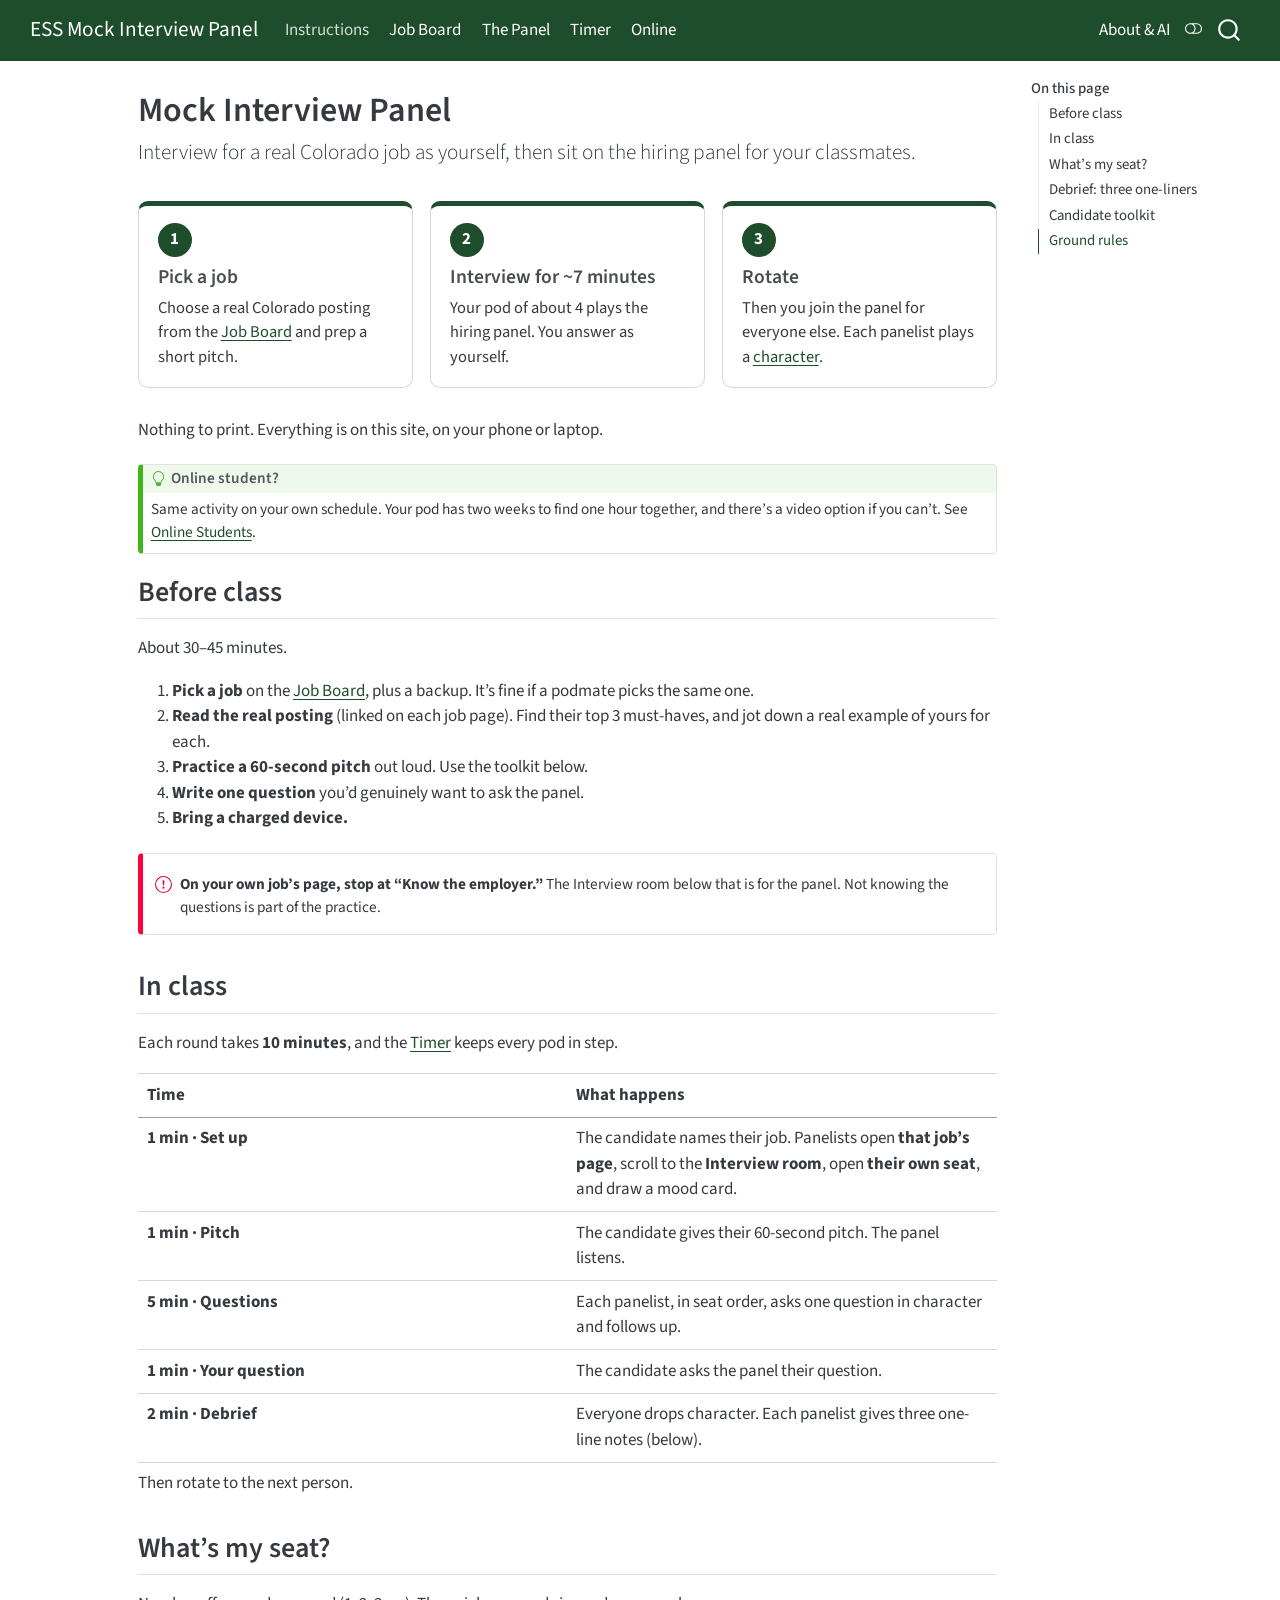
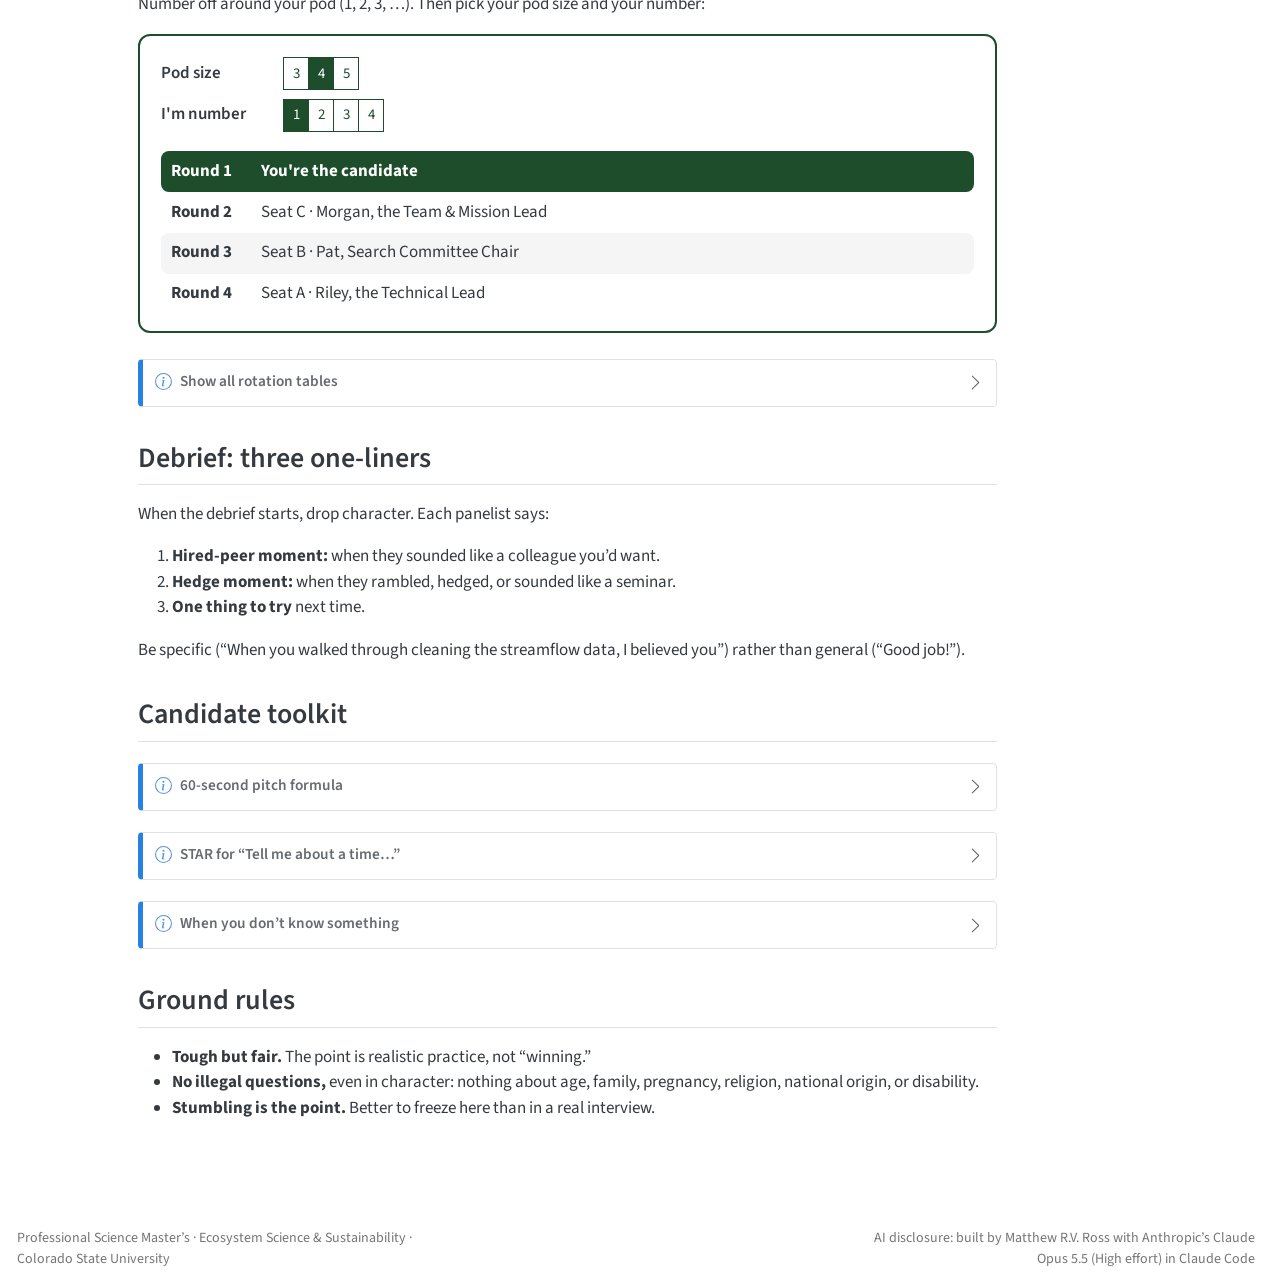
==== commit 3960d773: "Built site for gh-pages" ====
--- a/index.html
+++ b/index.html
@@ -80,6 +80,7 @@
 <style>html{ scroll-behavior: smooth; }</style>
 
 
+<link rel="stylesheet" href="styles/site.css">
 </head>
 
 <body class="nav-fixed quarto-light"><script id="quarto-html-before-body" type="application/javascript">
@@ -266,16 +267,12 @@
 <span class="menu-text">Instructions</span></a>
   </li>  
   <li class="nav-item">
-    <a class="nav-link" href="./discussion.html"> 
-<span class="menu-text">Pre-Class Discussion</span></a>
-  </li>  
-  <li class="nav-item">
     <a class="nav-link" href="./jobs.html"> 
 <span class="menu-text">Job Board</span></a>
   </li>  
   <li class="nav-item">
     <a class="nav-link" href="./panel.html"> 
-<span class="menu-text">Meet the Panel</span></a>
+<span class="menu-text">The Panel</span></a>
   </li>  
   <li class="nav-item">
     <a class="nav-link" href="./timer.html"> 
@@ -283,13 +280,13 @@
   </li>  
   <li class="nav-item">
     <a class="nav-link" href="./online.html"> 
-<span class="menu-text">Online Students</span></a>
+<span class="menu-text">Online</span></a>
   </li>  
 </ul>
             <ul class="navbar-nav navbar-nav-scroll ms-auto">
   <li class="nav-item">
     <a class="nav-link" href="./about.html"> 
-<span class="menu-text">About &amp; AI Disclosure</span></a>
+<span class="menu-text">About &amp; AI</span></a>
   </li>  
 </ul>
           </div> <!-- /navcollapse -->
@@ -308,11 +305,11 @@
     <h2 id="toc-title">On this page</h2>
    
   <ul class="collapse">
-  <li><a href="#before-class-about-3045-minutes" id="toc-before-class-about-3045-minutes" class="nav-link active" data-scroll-target="#before-class-about-3045-minutes">Before class (about 30–45 minutes)</a></li>
-  <li><a href="#in-class-how-a-round-works" id="toc-in-class-how-a-round-works" class="nav-link" data-scroll-target="#in-class-how-a-round-works">In class: how a round works</a></li>
-  <li><a href="#who-sits-where-rotation" id="toc-who-sits-where-rotation" class="nav-link" data-scroll-target="#who-sits-where-rotation">Who sits where (rotation)</a></li>
-  <li><a href="#toolkit-for-the-hot-seat" id="toc-toolkit-for-the-hot-seat" class="nav-link" data-scroll-target="#toolkit-for-the-hot-seat">Toolkit for the hot seat</a></li>
-  <li><a href="#debrief-how-to-give-feedback" id="toc-debrief-how-to-give-feedback" class="nav-link" data-scroll-target="#debrief-how-to-give-feedback">Debrief: how to give feedback</a></li>
+  <li><a href="#before-class" id="toc-before-class" class="nav-link active" data-scroll-target="#before-class">Before class</a></li>
+  <li><a href="#in-class" id="toc-in-class" class="nav-link" data-scroll-target="#in-class">In class</a></li>
+  <li><a href="#who-sits-where-rotation" id="toc-who-sits-where-rotation" class="nav-link" data-scroll-target="#who-sits-where-rotation">What’s my seat?</a></li>
+  <li><a href="#debrief-three-one-liners" id="toc-debrief-three-one-liners" class="nav-link" data-scroll-target="#debrief-three-one-liners">Debrief: three one-liners</a></li>
+  <li><a href="#candidate-toolkit" id="toc-candidate-toolkit" class="nav-link" data-scroll-target="#candidate-toolkit">Candidate toolkit</a></li>
   <li><a href="#ground-rules" id="toc-ground-rules" class="nav-link" data-scroll-target="#ground-rules">Ground rules</a></li>
   </ul>
 </nav>
@@ -341,10 +338,12 @@
 </header>
 
 
-<div class="lead-box">
-<p><strong>The short version.</strong> You’ll work in a <strong>pod of about 4</strong> (usually 4, sometimes 3 or 5). Each person gets one turn in the <strong>hot seat</strong>, interviewing <em>as themselves</em> for a real job from the <a href="./jobs.html">Job Board</a>. Everyone else in the pod plays the hiring panel. Each panelist plays one of <a href="./panel.html">the panel’s characters</a>, asks questions written for <em>that specific job</em>, and draws a secret “mood card” (a small detail about their day), because real interviewers are people too. After every round, the pod rotates. By the end you’ll have been the candidate once and played each panel seat once.</p>
-<p>Nothing to print. Everything is on this site, so open it on your phone or laptop.</p>
-</div>
+<div class="steps">
+  <div class="step"><div class="num">1</div><h3 class="anchored">Pick a job</h3><p>Choose a real Colorado posting from the <a href="jobs.html">Job Board</a> and prep a short pitch.</p></div>
+  <div class="step"><div class="num">2</div><h3 class="anchored">Interview for ~7 minutes</h3><p>Your pod of about 4 plays the hiring panel. You answer as yourself.</p></div>
+  <div class="step"><div class="num">3</div><h3 class="anchored">Rotate</h3><p>Then you join the panel for everyone else. Each panelist plays a <a href="panel.html">character</a>.</p></div>
+</div>
+<p>Nothing to print. Everything is on this site, on your phone or laptop.</p>
 <div class="callout callout-style-default callout-tip callout-titled">
 <div class="callout-header d-flex align-content-center">
 <div class="callout-icon-container">
@@ -355,67 +354,134 @@
 </div>
 </div>
 <div class="callout-body-container callout-body">
-<p>Same jobs, same panel, on your own schedule. Your pod gets <strong>two weeks</strong> to self-schedule one live video call, with an asynchronous video option if you can’t find a time. See <a href="./online.html">Online Students</a>.</p>
-</div>
-</div>
-<section id="before-class-about-3045-minutes" class="level2">
-<h2 class="anchored" data-anchor-id="before-class-about-3045-minutes">Before class (about 30–45 minutes)</h2>
+<p>Same activity on your own schedule. Your pod has two weeks to find one hour together, and there’s a video option if you can’t. See <a href="./online.html">Online Students</a>.</p>
+</div>
+</div>
+<section id="before-class" class="level2">
+<h2 class="anchored" data-anchor-id="before-class">Before class</h2>
+<p>About 30–45 minutes.</p>
 <ol type="1">
-<li><strong>Browse the <a href="./jobs.html">Job Board</a></strong> and pick a <strong>first choice</strong> and a <strong>backup</strong>. It’s fine if a podmate picks the same job.</li>
-<li><strong>Open the real posting</strong> (each job page links to it). Find the 3 qualifications the employer seems to care about most. For each one, jot down a real example from your coursework, internship, research, or past jobs.</li>
-<li><strong>Post the <a href="./discussion.html">Pre-Class Discussion</a></strong>: why you picked this job, and whether you could apply for it right now.</li>
-<li><strong>Draft a 60-second pitch</strong> (see the formula below). Your discussion post is a good start on it. Say it out loud at least once. Don’t memorize it word for word.</li>
-<li><strong>Write one question to ask the panel.</strong> Make it a question you’d actually want answered, not one designed to impress.</li>
-<li><strong>Bring a charged device.</strong> During other people’s rounds, you’ll open <em>their</em> job page to find your panel questions.</li>
+<li><strong>Pick a job</strong> on the <a href="./jobs.html">Job Board</a>, plus a backup. It’s fine if a podmate picks the same one.</li>
+<li><strong>Read the real posting</strong> (linked on each job page). Find their top 3 must-haves, and jot down a real example of yours for each.</li>
+<li><strong>Practice a 60-second pitch</strong> out loud. Use the toolkit below.</li>
+<li><strong>Write one question</strong> you’d genuinely want to ask the panel.</li>
+<li><strong>Bring a charged device.</strong></li>
 </ol>
-<p>When you prep, read your job page only down to <strong>Know the employer</strong>. The <strong>Interview room</strong> below that is for the panel. Not knowing the exact questions is part of the practice.</p>
-<p>You’ll be interviewing <strong>as yourself</strong>, so use your real background. Gaps are fine. Handling a gap honestly is one of the skills you’re practicing.</p>
+<div class="callout callout-style-simple callout-important">
+<div class="callout-body d-flex">
+<div class="callout-icon-container">
+<i class="callout-icon"></i>
+</div>
+<div class="callout-body-container">
+<p><strong>On your own job’s page, stop at “Know the employer.”</strong> The Interview room below that is for the panel. Not knowing the questions is part of the practice.</p>
+</div>
+</div>
+</div>
 </section>
-<section id="in-class-how-a-round-works" class="level2">
-<h2 class="anchored" data-anchor-id="in-class-how-a-round-works">In class: how a round works</h2>
-<p>Each round is <strong>10 minutes</strong>, so a pod of 4 finishes in 40 minutes and a pod of 5 in 50. The <a href="./timer.html">Timer</a> runs at the front of the room, and you can open it on your own device. It shows the current phase and which seat is the candidate.</p>
+<section id="in-class" class="level2">
+<h2 class="anchored" data-anchor-id="in-class">In class</h2>
+<p>Each round takes <strong>10 minutes</strong>, and the <a href="./timer.html">Timer</a> keeps every pod in step.</p>
 <table class="caption-top table">
+<colgroup>
+<col style="width: 50%">
+<col style="width: 50%">
+</colgroup>
 <thead>
 <tr class="header">
-<th>Phase</th>
 <th>Time</th>
 <th>What happens</th>
 </tr>
 </thead>
 <tbody>
 <tr class="odd">
-<td><strong>Set up</strong></td>
-<td>1 min</td>
-<td>Rotate seats. The candidate names their job. Panelists open <strong>that job’s page</strong> on the <a href="./jobs.html">Job Board</a>, scroll to the <strong>Interview room</strong>, open <strong>only their own seat</strong>, and <strong>draw a mood card</strong>.</td>
+<td><strong>1 min · Set up</strong></td>
+<td>The candidate names their job. Panelists open <strong>that job’s page</strong>, scroll to the <strong>Interview room</strong>, open <strong>their own seat</strong>, and draw a mood card.</td>
 </tr>
 <tr class="even">
-<td><strong>Pitch</strong></td>
-<td>1 min</td>
-<td>The candidate gives their 60-second pitch: who they are, why this role, one proof point. The panel just listens.</td>
+<td><strong>1 min · Pitch</strong></td>
+<td>The candidate gives their 60-second pitch. The panel listens.</td>
 </tr>
 <tr class="odd">
-<td><strong>Panel questions</strong></td>
-<td>5 min</td>
-<td>Panelists go in seat order (A → B → C). Each asks <strong>one</strong> of their seat’s questions for this job, in character, and then follows up in their character’s style.</td>
+<td><strong>5 min · Questions</strong></td>
+<td>Each panelist, in seat order, asks one question in character and follows up.</td>
 </tr>
 <tr class="even">
-<td><strong>Candidate asks</strong></td>
-<td>1 min</td>
-<td>The candidate asks their prepared question. The panel answers in character, and it’s fine to make things up.</td>
+<td><strong>1 min · Your question</strong></td>
+<td>The candidate asks the panel their question.</td>
 </tr>
 <tr class="odd">
-<td><strong>Debrief</strong></td>
-<td>2 min</td>
-<td><strong>Drop character.</strong> Each panelist gives three quick notes, one sentence each (see the debrief section below). The candidate mostly listens and says “thank you.”</td>
+<td><strong>2 min · Debrief</strong></td>
+<td>Everyone drops character. Each panelist gives three one-line notes (below).</td>
 </tr>
 </tbody>
 </table>
-<p>Then <strong>rotate</strong> and start the next round. You’ll spend about 7 minutes in the hot seat. That’s short, but real first-round screens are often only 15–20 minutes.</p>
+<p>Then rotate to the next person.</p>
 </section>
 <section id="who-sits-where-rotation" class="level2">
-<h2 class="anchored" data-anchor-id="who-sits-where-rotation">Who sits where (rotation)</h2>
-<p>Number off around the pod (<strong>1, 2, 3, …</strong>), then use the table for your pod’s size. Find your number in it. Each row is a round, and in each round you either interview or play the seat shown.</p>
-<p><strong>Pod of 4:</strong> Seats A, B, and C.</p>
+<h2 class="anchored" data-anchor-id="who-sits-where-rotation">What’s my seat?</h2>
+<p>Number off around your pod (1, 2, 3, …). Then pick your pod size and your number:</p>
+<div class="seat-picker" id="seat-picker">
+  <div><span class="row-label">Pod size</span>
+    <div class="btn-group" role="group" aria-label="Pod size" id="sp-size"></div></div>
+  <div><span class="row-label">I'm number</span>
+    <div class="btn-group" role="group" aria-label="Your number" id="sp-num"></div></div>
+  <ol id="sp-out" aria-live="polite"></ol>
+</div>
+<script>
+(function () {
+  const NAMES = {
+    "A": "Seat A · Riley, the Technical Lead",
+    "B": "Seat B · Pat, Search Committee Chair",
+    "C": "Seat C · Morgan, the Team & Mission Lead",
+    "D": "Seat D · Dale, the Outside Stakeholder",
+    "A+B": "Seat A+B · Riley-Pat, the Hiring Manager"
+  };
+  const roles = n => n === 3 ? ["Candidate", "A+B", "C"] : ["Candidate", "A", "B", "C", "D"].slice(0, n);
+  let size = 4, me = 1;
+  try { size = Number(localStorage.getItem("sp-size")) || 4; me = Number(localStorage.getItem("sp-num")) || 1; } catch (e) {}
+  const $ = id => document.getElementById(id);
+
+  function buttons(el, values, current, onPick) {
+    el.innerHTML = "";
+    values.forEach(v => {
+      const b = document.createElement("button");
+      b.type = "button";
+      b.className = "btn btn-sm " + (v === current ? "btn-primary" : "btn-outline-primary");
+      b.textContent = v;
+      b.setAttribute("aria-pressed", String(v === current));
+      b.addEventListener("click", () => onPick(v));
+      el.appendChild(b);
+    });
+  }
+
+  function render() {
+    if (me > size) me = size;
+    try { localStorage.setItem("sp-size", size); localStorage.setItem("sp-num", me); } catch (e) {}
+    buttons($("sp-size"), [3, 4, 5], size, v => { size = v; render(); });
+    buttons($("sp-num"), Array.from({ length: size }, (_, i) => i + 1), me, v => { me = v; render(); });
+    const r = roles(size);
+    $("sp-out").innerHTML = Array.from({ length: size }, (_, i) => {
+      const role = r[((me - (i + 1)) % size + size) % size];
+      const cand = role === "Candidate";
+      return `<li class="${cand ? "cand" : ""}"><span class="r">Round ${i + 1}</span><span>${cand ? "<b>You're the candidate</b>" : NAMES[role]}</span></li>`;
+    }).join("");
+  }
+  render();
+})();
+</script>
+<div class="callout callout-style-simple callout-note callout-titled">
+<div class="callout-header d-flex align-content-center collapsed" data-bs-toggle="collapse" data-bs-target=".callout-2-contents" aria-controls="callout-2" aria-expanded="false" aria-label="Toggle callout">
+<div class="callout-icon-container">
+<i class="callout-icon"></i>
+</div>
+<div class="callout-title-container flex-fill">
+<span class="screen-reader-only">Note</span>Show all rotation tables
+</div>
+<div class="callout-btn-toggle d-inline-block border-0 py-1 ps-1 pe-0 float-end"><i class="callout-toggle"></i></div>
+</div>
+<div id="callout-2" class="callout-2-contents callout-collapse collapse">
+<div class="callout-body-container callout-body">
+<p><strong>Pod of 4</strong></p>
 <table class="caption-top table">
 <thead>
 <tr class="header">
@@ -457,7 +523,7 @@
 </tr>
 </tbody>
 </table>
-<p><strong>Pod of 5:</strong> Add Seat D, the outside stakeholder.</p>
+<p><strong>Pod of 5</strong> (adds Seat D)</p>
 <table class="caption-top table">
 <thead>
 <tr class="header">
@@ -512,7 +578,7 @@
 </tr>
 </tbody>
 </table>
-<p><strong>Pod of 3:</strong> One person plays A and B combined (a “Hiring Manager”), and the other plays C.</p>
+<p><strong>Pod of 3</strong> (one person plays A+B)</p>
 <table class="caption-top table">
 <thead>
 <tr class="header">
@@ -543,43 +609,87 @@
 </tr>
 </tbody>
 </table>
+</div>
+</div>
+</div>
 </section>
-<section id="toolkit-for-the-hot-seat" class="level2">
-<h2 class="anchored" data-anchor-id="toolkit-for-the-hot-seat">Toolkit for the hot seat</h2>
-<p><strong>The 60-second pitch formula</strong></p>
+<section id="debrief-three-one-liners" class="level2">
+<h2 class="anchored" data-anchor-id="debrief-three-one-liners">Debrief: three one-liners</h2>
+<p>When the debrief starts, drop character. Each panelist says:</p>
+<ol type="1">
+<li><strong>Hired-peer moment:</strong> when they sounded like a colleague you’d want.</li>
+<li><strong>Hedge moment:</strong> when they rambled, hedged, or sounded like a seminar.</li>
+<li><strong>One thing to try</strong> next time.</li>
+</ol>
+<p>Be specific (“When you walked through cleaning the streamflow data, I believed you”) rather than general (“Good job!”).</p>
+</section>
+<section id="candidate-toolkit" class="level2">
+<h2 class="anchored" data-anchor-id="candidate-toolkit">Candidate toolkit</h2>
+<div class="callout callout-style-simple callout-note callout-titled">
+<div class="callout-header d-flex align-content-center collapsed" data-bs-toggle="collapse" data-bs-target=".callout-3-contents" aria-controls="callout-3" aria-expanded="false" aria-label="Toggle callout">
+<div class="callout-icon-container">
+<i class="callout-icon"></i>
+</div>
+<div class="callout-title-container flex-fill">
+<span class="screen-reader-only">Note</span>60-second pitch formula
+</div>
+<div class="callout-btn-toggle d-inline-block border-0 py-1 ps-1 pe-0 float-end"><i class="callout-toggle"></i></div>
+</div>
+<div id="callout-3" class="callout-3-contents callout-collapse collapse">
+<div class="callout-body-container callout-body">
 <blockquote class="blockquote">
-<p><em>“I’m [name], and I [what you do / your focus] — most recently [one concrete thing you built, analyzed, or managed]. I’m interested in [this role] at [this employer] because [something specific from the posting or their work]. What I’d bring is [the one or two skills that match their top needs].”</em></p>
+<p><em>“I’m [name], and I [your focus]. Most recently I [one concrete thing you built, analyzed, or managed]. I’m interested in [this role] at [this employer] because [something specific from the posting]. I’d bring [the one or two skills they need most].”</em></p>
 </blockquote>
-<p><strong>STAR for behavioral questions</strong> (“Tell me about a time…”)</p>
+</div>
+</div>
+</div>
+<div class="callout callout-style-simple callout-note callout-titled">
+<div class="callout-header d-flex align-content-center collapsed" data-bs-toggle="collapse" data-bs-target=".callout-4-contents" aria-controls="callout-4" aria-expanded="false" aria-label="Toggle callout">
+<div class="callout-icon-container">
+<i class="callout-icon"></i>
+</div>
+<div class="callout-title-container flex-fill">
+<span class="screen-reader-only">Note</span>STAR for “Tell me about a time…”
+</div>
+<div class="callout-btn-toggle d-inline-block border-0 py-1 ps-1 pe-0 float-end"><i class="callout-toggle"></i></div>
+</div>
+<div id="callout-4" class="callout-4-contents callout-collapse collapse">
+<div class="callout-body-container callout-body">
 <ul>
-<li><strong>S</strong>ituation: one or two sentences of context.</li>
-<li><strong>T</strong>ask: what <em>you</em> were responsible for.</li>
-<li><strong>A</strong>ction: what <em>you</em> did. Spend most of your time here and say “I,” not “we.”</li>
-<li><strong>R</strong>esult: what happened, with a number if you have one, and what you learned.</li>
+<li><strong>Situation:</strong> one or two sentences of context.</li>
+<li><strong>Task:</strong> what <em>you</em> were responsible for.</li>
+<li><strong>Action:</strong> what <em>you</em> did. Spend most of your time here, and say “I,” not “we.”</li>
+<li><strong>Result:</strong> what happened (with a number if you have one) and what you learned.</li>
 </ul>
-<p><strong>When you don’t know something</strong></p>
+</div>
+</div>
+</div>
+<div class="callout callout-style-simple callout-note callout-titled">
+<div class="callout-header d-flex align-content-center collapsed" data-bs-toggle="collapse" data-bs-target=".callout-5-contents" aria-controls="callout-5" aria-expanded="false" aria-label="Toggle callout">
+<div class="callout-icon-container">
+<i class="callout-icon"></i>
+</div>
+<div class="callout-title-container flex-fill">
+<span class="screen-reader-only">Note</span>When you don’t know something
+</div>
+<div class="callout-btn-toggle d-inline-block border-0 py-1 ps-1 pe-0 float-end"><i class="callout-toggle"></i></div>
+</div>
+<div id="callout-5" class="callout-5-contents callout-collapse collapse">
+<div class="callout-body-container callout-body">
 <blockquote class="blockquote">
 <p><em>“I haven’t used [X] directly. The closest thing I’ve done is [Y], where I [specific]. Here’s how I’d get up to speed on [X]…”</em></p>
 </blockquote>
-<p>This beats bluffing every time, and Seat A <em>will</em> notice a bluff.</p>
-</section>
-<section id="debrief-how-to-give-feedback" class="level2">
-<h2 class="anchored" data-anchor-id="debrief-how-to-give-feedback">Debrief: how to give feedback</h2>
-<p>When the debrief phase starts, <strong>drop character</strong>. Each panelist gives three quick notes:</p>
-<ol type="1">
-<li><strong>Hired-peer moment:</strong> one moment when the candidate sounded like a colleague you’d want on your team.</li>
-<li><strong>Hedge or too-academic moment:</strong> one moment when they hedged, rambled, or answered like it was a seminar instead of a job.</li>
-<li><strong>One thing to try:</strong> one specific, doable change for next time.</li>
-</ol>
-<p>Be specific (“When you described cleaning the streamflow data, I believed you”) rather than general (“Good job!”). Keep it kind, honest, and quick, because you only have two minutes. If your mood card affected the interview, say what it was. How they handled it is useful feedback too.</p>
+<p>This beats bluffing every time.</p>
+</div>
+</div>
+</div>
 </section>
 <section id="ground-rules" class="level2">
 <h2 class="anchored" data-anchor-id="ground-rules">Ground rules</h2>
 <ul>
-<li><strong>Tough but fair.</strong> Your seat is there to give the candidate realistic practice, not to “win.”</li>
-<li><strong>No illegal questions.</strong> Real interviewers can’t ask about age, marital or family status, pregnancy, religion, national origin, disability, or similar topics, and neither can you, even in character.</li>
-<li><strong>Stay in character</strong> until the debrief. Then fully step out of it.</li>
-<li><strong>Stumbling is the point.</strong> It’s much better to freeze here than in a real interview.</li>
+<li><strong>Tough but fair.</strong> The point is realistic practice, not “winning.”</li>
+<li><strong>No illegal questions,</strong> even in character: nothing about age, family, pregnancy, religion, national origin, or disability.</li>
+<li><strong>Stumbling is the point.</strong> Better to freeze here than in a real interview.</li>
 </ul>
 
 
--- a/styles/site.css
+++ b/styles/site.css
@@ -0,0 +1,39 @@
+/* Shared components (light + dark). Colors come from the Bootstrap theme variables. */
+
+/* "How it works" strip */
+.steps { display: grid; grid-template-columns: repeat(3, 1fr); gap: 1rem; margin: 1.25rem 0 1.75rem; }
+.step {
+  border: 1px solid rgba(127, 127, 127, .3);
+  border-top: 5px solid var(--bs-primary);
+  border-radius: 10px;
+  padding: 1rem 1.1rem;
+  background: var(--bs-body-bg);
+}
+.step .num {
+  display: inline-flex; align-items: center; justify-content: center;
+  width: 2rem; height: 2rem; border-radius: 50%;
+  background: var(--bs-primary); color: var(--bs-body-bg);
+  font-weight: 700; margin-bottom: .5rem;
+}
+.step h3 { font-size: 1.15rem; margin: 0 0 .35rem; border: 0; }
+.step p { margin: 0; font-size: .97rem; }
+@media (max-width: 700px) { .steps { grid-template-columns: 1fr; } }
+
+/* "What's my seat?" picker */
+.seat-picker {
+  border: 2px solid var(--bs-primary);
+  border-radius: 12px;
+  padding: 1rem 1.25rem;
+  margin: 1rem 0 1.5rem;
+}
+.seat-picker .row-label { font-weight: 600; margin-right: .5rem; min-width: 6.5rem; display: inline-block; }
+.seat-picker .btn-group { flex-wrap: wrap; margin: .25rem 0; }
+.seat-picker ol { margin: .9rem 0 0; padding-left: 0; list-style: none; }
+.seat-picker li {
+  display: flex; gap: .75rem; align-items: baseline;
+  padding: .45rem .6rem; border-radius: 8px;
+}
+.seat-picker li:nth-child(odd) { background: rgba(127, 127, 127, .08); }
+.seat-picker li .r { font-weight: 700; min-width: 4.5rem; }
+.seat-picker li.cand { background: var(--bs-primary); color: var(--bs-body-bg); }
+.seat-picker li.cand .r { color: inherit; }
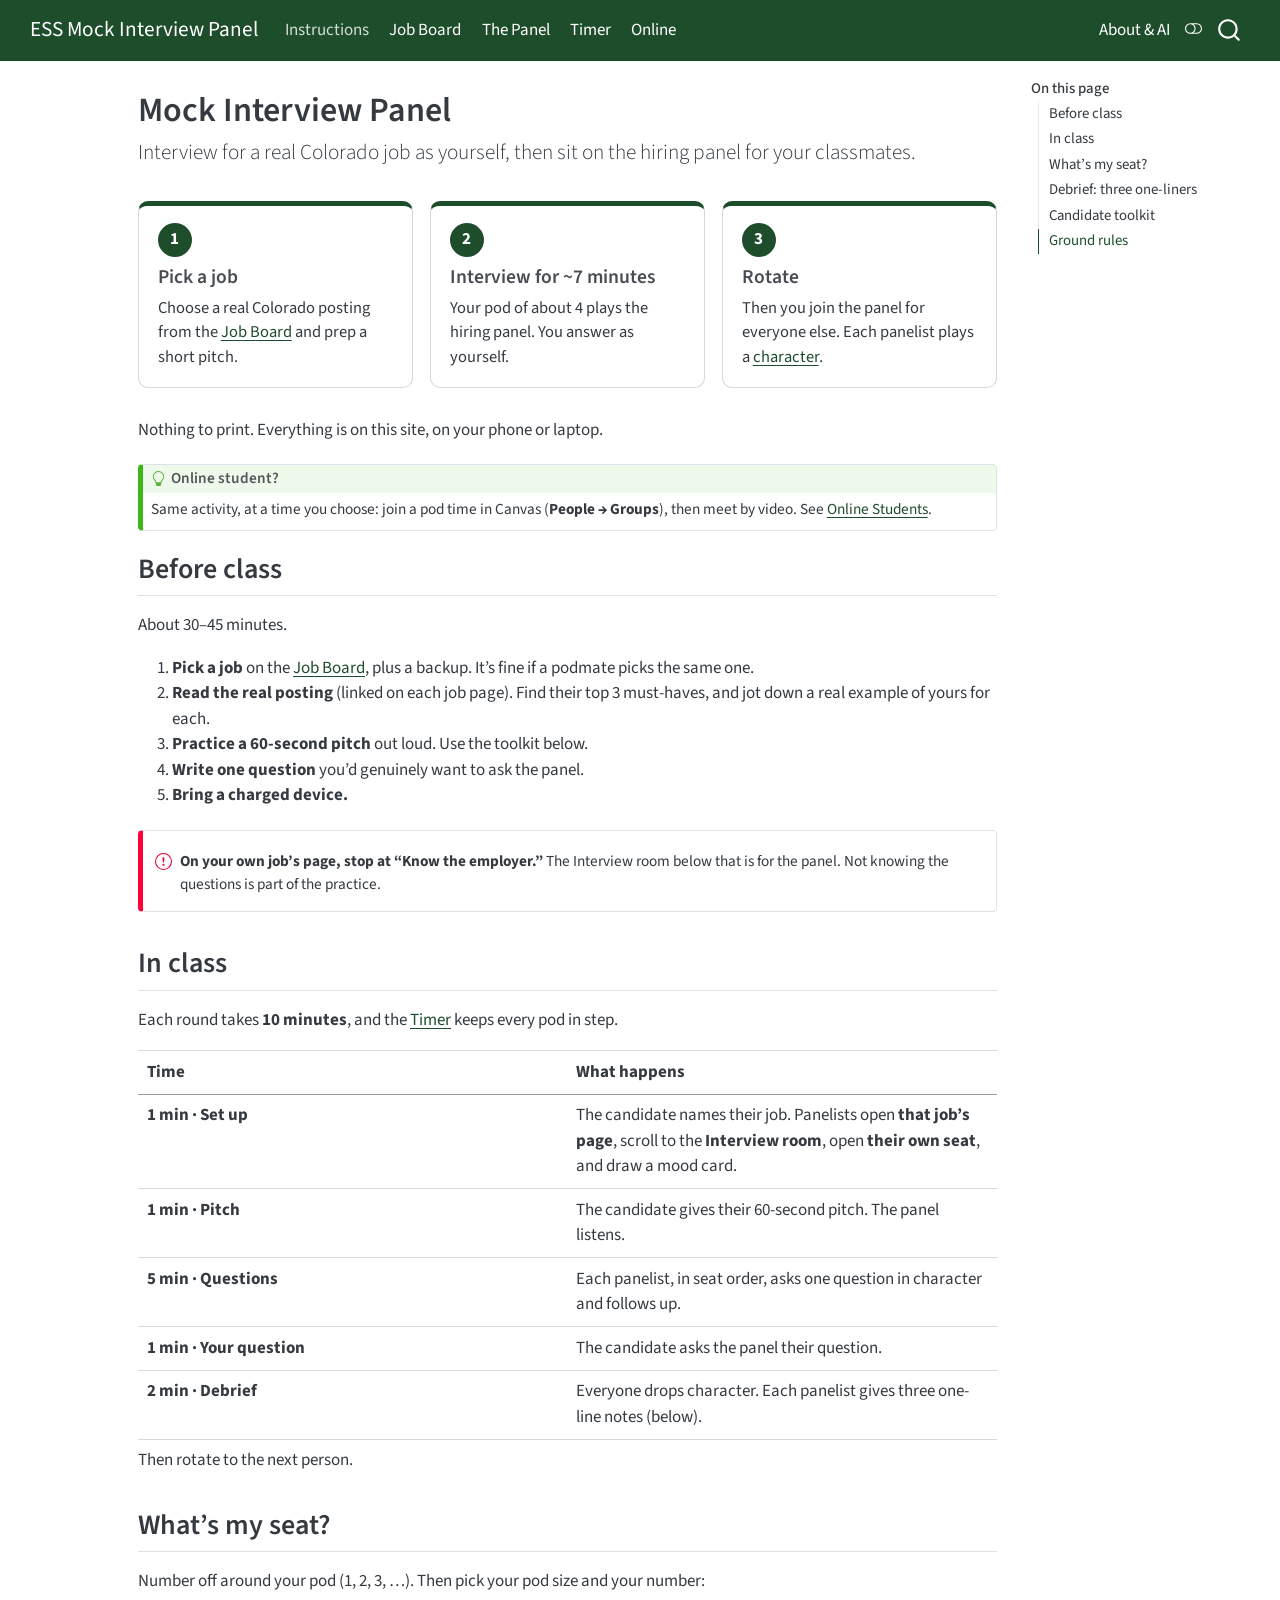
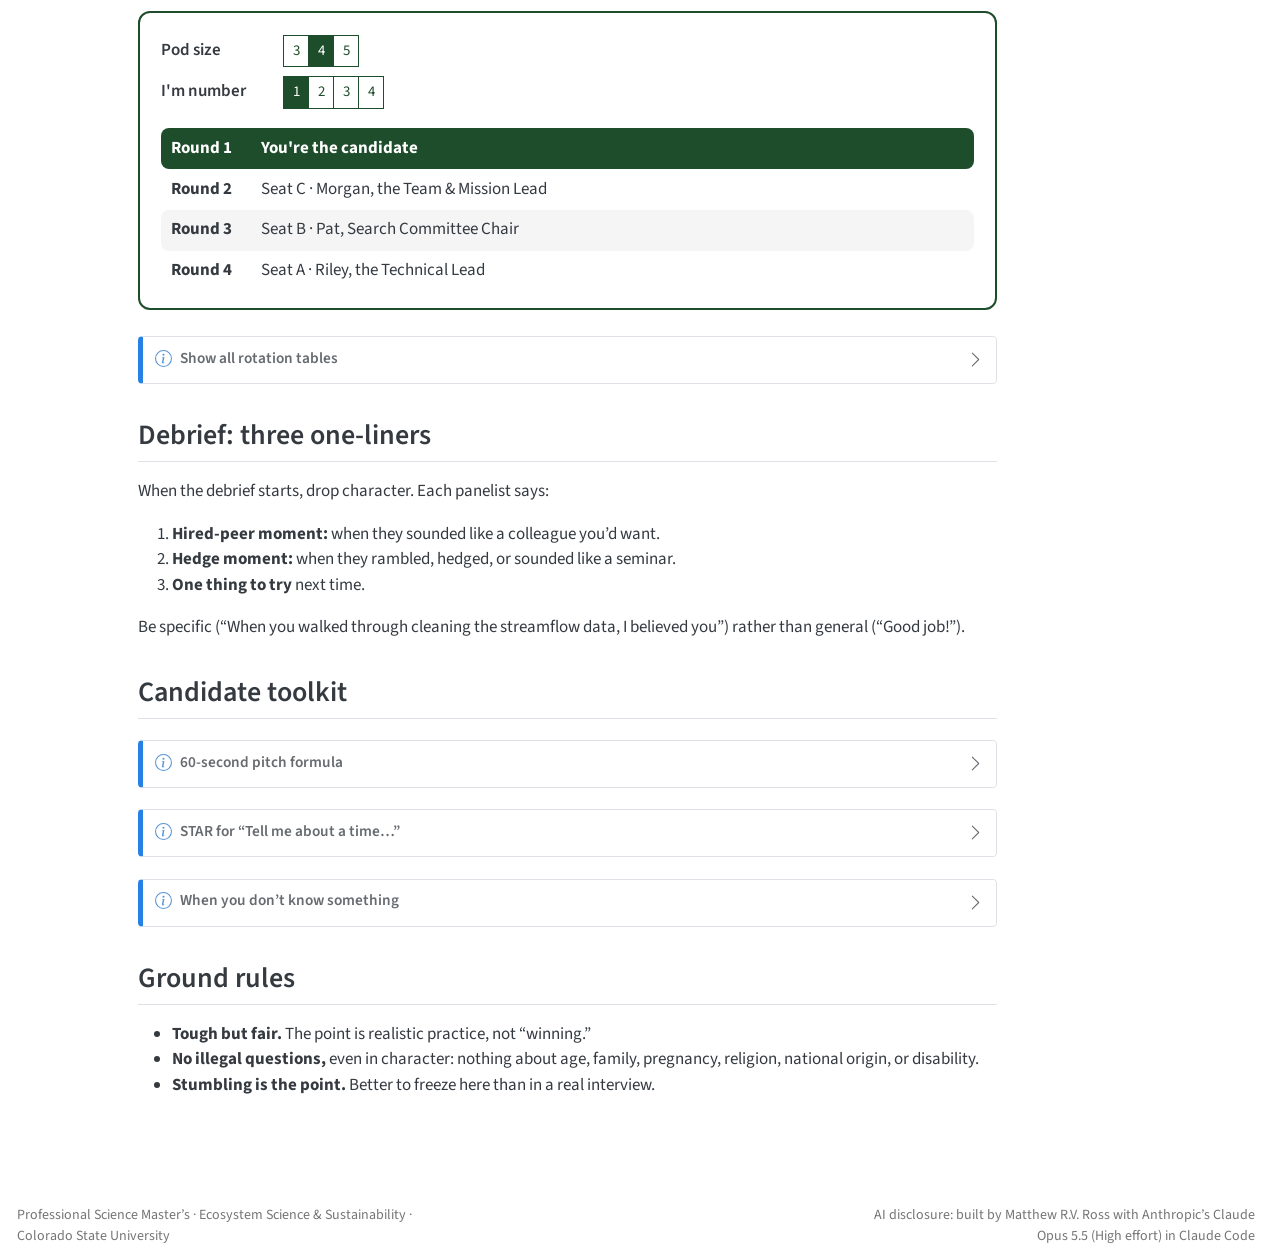
==== commit 9080b109: "Built site for gh-pages" ====
--- a/index.html
+++ b/index.html
@@ -354,7 +354,7 @@
 </div>
 </div>
 <div class="callout-body-container callout-body">
-<p>Same activity on your own schedule. Your pod has two weeks to find one hour together, and there’s a video option if you can’t. See <a href="./online.html">Online Students</a>.</p>
+<p>Same activity, at a time you choose: join a pod time in Canvas (<strong>People → Groups</strong>), then meet by video. See <a href="./online.html">Online Students</a>.</p>
 </div>
 </div>
 <section id="before-class" class="level2">
